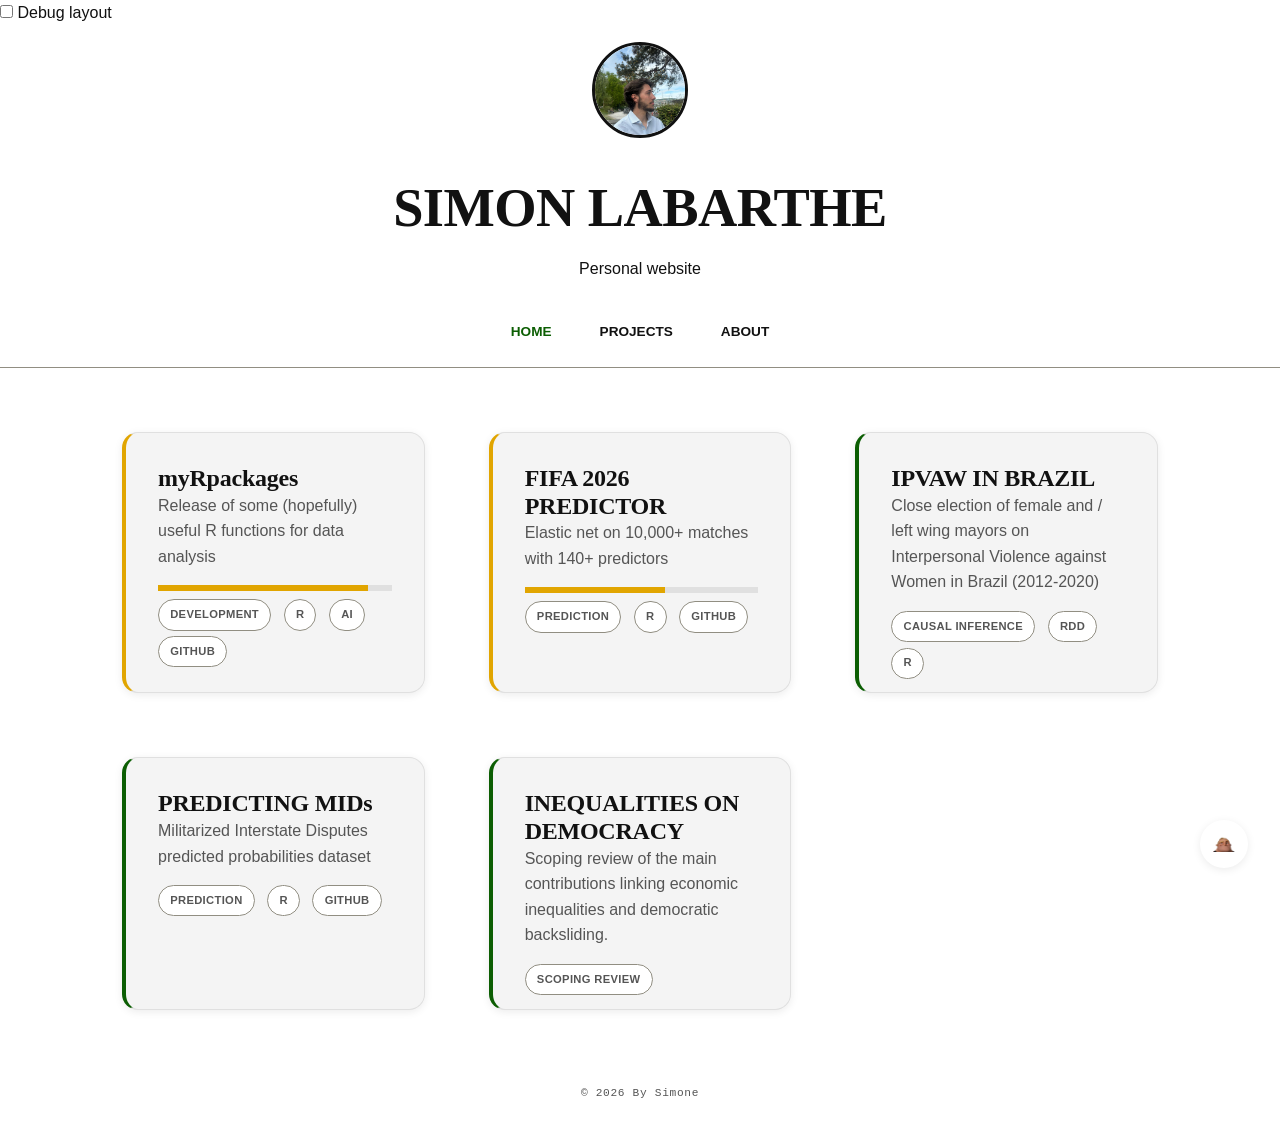
==== index.html @ 634dbc89 "new structure" ====
<!DOCTYPE html>
<html lang="en">
<head>
    <meta charset="UTF-8">
    <meta name="viewport" content="width=device-width, initial-scale=1.0">
    <meta name="author" content="Simon Labarthe">

    <title>Simooooooooooooooooooooooooooooooooooooone</title>

    <meta name="description" content="Personal site of Simon Labarthe, political science student working on causal inference, quantitative methods and conflict prediction.">

    <link rel="icon" type="image/png" href="media/meta.png">
    <link rel="stylesheet" href="css/style.css">
</head>

    <label class="debug-toggle">
        <input type="checkbox" id="debugCheckbox">
        Debug layout
    </label>

<body>
    <!-- ============================================================
         HEADER
         ============================================================ -->
    <header>
        <div class="header-content" style="position: relative; z-index: 1; min-height: 200px;">
            <a href="about.html"><img id="profilePic" src="media/my_face.jpeg" alt="Simon Labarthe"></a>
            <h1>simon labarthe</h1>
            <div class="ticker">Personal website</div>
        </div>
    </header>

    <!-- ============================================================
         NAVIGATION
         ============================================================ -->
    <nav class="nav-grid">
        <a href="index.html" class="active">home</a>
        <a href="projects.html">projects</a>
        <a href="about.html">about</a>
    </nav>

    <!-- ============================================================
         MAIN CONTENT
         ============================================================ -->
    <main>
        <div class="grid home-grid">
            <div class="card project-card-sm" data-type="ongoing">
                <h3>myRpackages</h3>
                <p>Release of some (hopefully) useful R functions for data analysis</p>
                <div class="progress-bar"><div style="width:90%"></div></div>
                <span class="tag active">DEVELOPMENT</span>
                <span class="tag">R</span>
                <span class="tag">AI</span>
                <span class="tag">Github</span>
            </div>

            <div class="card project-card-sm" data-type="ongoing">
                <h3>FIFA 2026 PREDICTOR</h3>
                <p>Elastic net on 10,000+ matches with 140+ predictors</p>
                <div class="progress-bar"><div style="width:60%"></div></div>
                <span class="tag active">PREDICTION</span>
                <span class="tag">R</span>
                <span class="tag">Github</span>
            </div>

            <div class="card project-card-sm" data-type="finished">
                <h3>IPVAW IN BRAZIL</h3>
                <p>Close election of female and / left wing mayors on Interpersonal Violence against Women in Brazil (2012-2020)</p>
                <span class="tag active">CAUSAL INFERENCE</span>
                <span class="tag">RDD</span>
                <span class="tag">R</span>
            </div>

            <div class="card project-card-sm" data-type="finished">
                <h3>PREDICTING MIDs</h3>
                <p>Militarized Interstate Disputes predicted probabilities dataset</p>
                <span class="tag active">PREDICTION</span>
                <span class="tag">R</span>
                <span class="tag">Github</span>
            </div>

            <div class="card project-card-sm" data-type="finished">
                <h3>INEQUALITIES ON DEMOCRACY</h3>
                <p>Scoping review of the main contributions linking economic inequalities and democratic backsliding.</p>
                <span class="tag active">scoping review</span>
            </div>
        </div>
    </main>

    <!-- ============================================================
         FLOATING DARK MODE TOGGLE
         ============================================================ -->
    <button id="darkModeToggle" class="mode-toggle" aria-label="Toggle dark mode">
        <img id="toggleIcon" src="media/header_light.png" alt="Toggle dark mode">
    </button>

    <!-- ============================================================
         FOOTER
         ============================================================ -->
    <footer>
        <p>© 2026 By Simone</p>
    </footer>

</body>
<script src="js/main.js"></script>
</html>
---- css/style.css ----
/*======================================================
1. RESET - neutralise default styles of navigators
======================================================*/

/* *: universal selector targets EVERY elements*/
* {
    box-sizing: border-box; /*cancel default proportions*/
    margin: 0; /*remove all default spacing*/
    padding: 0;
}

/* html, body: force the height to 100% for full screen */
html, body {
    height: 100%; /*100% forces full viewport height for proper layout sizing*/
    -webkit-text-size-adjust: 100%; /*prevents mobile browsers from auto-resizing text*/
}

/* fluide defile */
html {
    scroll-behavior: smooth; /*anchor link navigation animate smoothly*/
}

/*======================================================
2. DESIGN TOKENS - centralised CSS variables
======================================================*/

/* :root targets the root element (<html>). */
:root {
    /*---colors---*/
    --color-black: #111111;
    --color-green: #0c5e03;
    --color-green-dark: #094f01;
    --color-green-light: #0a6313;
    --color-grey: #918e82;
    --color-grey-dark: #555555;
    --color-grey-light: #e0e0e0;
    --color-wh: #ffffff;
    --color-wh-alt: #f4f4f4;
    --color-yellow: #e1a500;

    /*---font families---*/
    --font-display: 'Playfair Display', Georgia, serif;
    --font-body: 'Inter', -apple-system, sans-serif;
    --font-serif: 'Bodoni Moda', serif;
    --font-mono: 'IBM Plex Mono', monospace;

    /*---spaces---*/
    --space-xs: 0.5rem;
    --space-sm: 1rem;
    --space-md: 2rem;
    --space-lg: 4rem;

    /*---other tokens---*/
    --radius: 16px; /*round angles*/
    --transition: 0.25s ease; /*animation duration*/
    --max-width:1100px; /*max width of content*/
    --shadow-light: 0 2px 8px rgba(0, 0, 0, 0.08); /*light shadow*/
    --shadow-dark: 0 8px 24px rgba(0, 0, 0, 0.12);
}

/*======================================================
3. TYPOGRAPHY
======================================================*/

body {
    font-family: var(--font-body);
    color: var(--color-black); 
    background-color: var(--color-wh);
    line-height: 1.6;
    -webkit-font-smoothing: antialiased; /*slightly skinier fonts*/
}

/*---headers---*/
h1, h2, h3 {
    font-family: var(--font-display);
    line-height: 1.15;
    letter-spacing: -0.01em; /*slighlty more ressered*/
    color: var(--color-black);
}

h1 {
    /* clamp(min, favoured, max): never smaller than min, 6vw grews with screen, max never taller*/
    font-size: clamp(2.5rem, 6vw, 5rem);
    text-transform: uppercase;
}

header h1 {
    font-family: var(--font-random, var(--font-display));
    font-size: var(--size-random, inherit);
}

h2 {
    font-size: clamp(1.5rem, 3vw, 2.25rem);
    margin-bottom: var(--space-sm);
}

h3 {
    font-size: clamp(1.1rem, 2vw, 1.5rem);
}

/*---paragraphs---*/
p {
    color: var(--color-grey-dark);
    margin-bottom: var(--space-sm);
}

/*---links---*/
a {
    color: var(--color-green-light);
    text-decoration: none;
    transition: color var(--transition);
}

a:hover{
    color: var(--color-green-dark);
    text-decoration: underline;
}

/*======================================================
4. LAYOUT 
======================================================*/

/*---container for centring content---*/
main {
    max-width: var(--max-width);
    margin: 0 auto;
    padding: var(--space-md)
}

/*---header: center vertical and horizontal---*/
.header-content {
    display: flex;
    flex-direction: column; /*childs are empiled vertically instead of horizontaly*/
    align-items: center;
    justify-content: center;
    text-align: center;
    padding: var(--space-sm) var(--space-md);
    gap: var(--space-sm); /*uniform space between every child*/
}

#profilePic {
    width: 96px;
    height: 96px;
    object-fit: cover; /*fulfill without deformation*/
    border-radius: 50%; /*perfect cercle*/
    border: 3px solid var(--color-black);
    margin-bottom: 1rem;
}

#profilePic:hover {
    filter:grayscale(100%);
    transform: rotate(-360deg) scale(1.1);
    transition: 0.6s;
}

.ticker {
    font-family: sans-serif;
    margin: 0;
}

/*---navigation---*/
.nav-grid {
    display: flex;
    justify-content: center;
    flex-wrap: wrap; 
    gap: var(--space-md);
    padding: var(--space-sm);
    border-bottom: 1px solid var(--color-grey);
}

.nav-grid a {
    color: var(--color-black);
    font-weight: 600;
    text-transform: uppercase;
    font-size: 0.85rem;
    padding: var(--space-xs);
    position: relative;
}

.nav-grid a.active {
    color: var(--color-green)
}

/*---card grid---*/
.home-grid {
    display: grid;
    /*minmax(280px, 1fr): each column is at least 280px and share the resting space equitably (1fr = 1fraction)*/
    /*auto-fit: automatically compute how many columns of 280px can hold*/
    grid-template-columns: repeat(auto-fit, minmax(280px, 1fr));
    gap: var(--space-lg);
    margin-top: var(--space-md);
    margin-bottom: var(--space-md);
}

.projects-grid {
    display: grid;
    grid-template-columns: 1fr;
    gap: var(--space-md);
    margin-bottom: var(--space-md);
}

/*---about grid---*/
.about-grid {
    display: grid;
    grid-template-columns: 1fr 1fr;
    gap: var(--space-md);
}

/*---for small screen---*/
@media (max-width: 700px) {
    .about-grid {
        grid-template-columns: 1fr;
    }
}

/*---expandable cards---*/
.project-content {
    max-height: 3rem;
    overflow: hidden; /*hides content that exceeds max-height*/
    transition: max-heigt 0.5s ease; /*smooth animation when changing height*/
}

/*--project-content.collaprible--*/
.project-content.collapsible::after {
    content: "";
    position: absolute;
    bottom: 0;
    left: 0;
    right: 0;
    height: 60px; /*height of the fade effect*/
    background: linear-gradient(
        to bottom, 
        transparent 0%, 
        var(--color-wh-alt) 100%
    ); 
    pointer-events: none; /*allows clicking through the gradient*/
    transition: opacity 0.3s ease;
}

/*-when expanded, hide fade gradient-*/
.project-content.collapsible::after {
    opacity: 0;
}

/*--expand btn--*/
.expand-btn {
    display: inline-block;
    background: none;
    border: 1px solid var(--color-grey);
    border-radius: var(--radius);
    font-family: var(--font-body);
    font-size: 0.8rem;
    font-weight: 600;
    text-transform: uppercase;
    letter-spacing: 0.05em;
    padding: 0.4rem 1.2rem;
    margin: 0.5rem 1rem 0;
    cursor: pointer;
    color: var(--color-grey-dark);
    background-color: var(--color-wh);
    transition: all var(--transition);
}

.expand-btn:hover {
    background-color: var(--color-black);
    color: var(--color-wh);
    border-color: var(--color-black);
    border-radius: 0%;
}

/*======================================================
5. COMPONENTS
======================================================*/

/*---generic card---*/
.card {
    background-color: var(--color-wh-alt);
    border: 1px solid var(--color-grey-light);
    border-radius: var(--radius);
    padding: var(--space-md) var(--space-md);
    padding-bottom: 0.5em;
    box-shadow: var(--shadow-light);
    transition: box-shadow var(--transition), transform var(--transition);
}

.card:hover {
    box-shadow: var(--shadow-dark);
    transform: translate(calc(-2px + var(--goofy-x, 0px)), calc(-4px + var(--goofy-y, 0px)));
}

/*---project card: stylised depending on the data-type---*/
.project-card-sm[data-type="ongoing"] {
    border-left: 4px solid var(--color-yellow);
}

.project-card-sm[data-type="finished"] {
    border-left: 4px solid var(--color-green);
}

/*---card projects actions---*/
.card-actions {
    display: flex;
    flex-wrap: wrap;
    align-items: center;
    margin-top: var(--space-sm);
    padding-top: var(--space-sm);
    border-top: 1px solid var(--color-grey-dark);
}

/*--counter label--*/
.counter-label {
    font-size: 0.75rem;
    color: var(--color-grey-dark);
    font-weight: 400;
}

.counter-label strong {
    font-weight: 700;
    color: var(--color-black);
}

/*---about card---*/
.about-card {
    padding: var(--space-md);
}

/*---progress bar---*/
.progress-bar {
    width: 100%;
    height: 6px;
    background-color: var(--color-grey-light);
    overflow: hidden; /*cut the round*/
    margin: var(--space-xs) 0;
}

/*--child div that fulfill the progress bar--*/
.progress-bar > div {
    height: 100%;
    background-color: var(--color-yellow);
    transition: width 0.6s ease;
}

/*---tags---*/
.tag {
    display: inline-block;
    color: var(--color-grey-dark);
    font-size: 0.7rem;
    font-weight: 600;
    text-transform: uppercase;
    letter-spacing: 0.03em;
    border: 1px solid var(--color-grey);
    background-color: var(--color-wh);
    border-radius: 999px; /*completely round corners*/
    padding: 0.5em 1em;
    margin-bottom: 0.5em;
    margin-right: var(--space-xs);
}

/*---button---*/
.cyber-btn {
    display: inline-block;
    background: none;
    border: 2px solid var(--color-black);
    font-family: var(--font-body);
    font-weight: 600;
    text-transform: uppercase;
    letter-spacing: 0.05em;
    padding: var(--space-xs) var(--space-sm);
    cursor: pointer; 
    transition: background-color var(--transition), color var(--transition);
}

.cyber-btn:hover {
    background-color: var(--color-black);
    color: var(--color-wh);
}

/*---only visible with Tab---*/
.cyber-btn:focus-visible, 
.nav-grid a:focus-visible {
    outline: 2px solid var(--color-green-light);
    outline-offset: 2px;
}

.cyber-btn.small {
    font-size: 0.75rem;
    padding: 0.4em 0.8em;
}

footer {
    display: flex; /*transform footer in a flex container*/
    justify-content: center; /*center on horizontal axis*/
    width: 100%; /*ensure it takes the all width*/
    text-align: center;
    font-family: var(--font-mono);
    font-size: 0.7rem;
    letter-spacing: 0.06em;
    color: var(--ink-dim);
    padding-top: 1em;
    padding-bottom: 1em;
    transition: color 0.4s ease, border-color 0.4s ease;
}

/*======================================================
6. DARK MODE
======================================================*/

/*[data-theme="dark"] targets the body when the JS add the attribute*/
body.dark {
    --color-black: #f0f0f0;
    --color-grey: #333333;
    --color-wh: #121212;
    --color-wh-alt: #1e1e1e;
}

/*---smooth transition---*/
body {
    transition: background-color var(--transition), color var(--transition);
}

/*---button switch---*/
.mode-toggle {
    position: fixed; /*same place even if we scroll*/
    bottom: var(--space-md);
    right: var(--space-md);
    width: 48px;
    height: 48px;
    border-radius: 50%;
    border: 1px solid var(--color-border);
    background-color: var(--wh-alt);
    display: flex;
    align-items: center;
    justify-content: center;
    cursor: pointer;
    box-shadow: var(--shadow-light);
    overflow: hidden;
    z-index: 100; /*stay au-dessus of the content*/
}

.mode-toggle:hover {
    transform: scale(1.08); /*small zoom effect when flying*/
}

#toggleIcon {
    width: 22px;
    height: 22px;
    object-fit: contain;
}

/* 
 * Dark mode adjustments for expandable cards
 */
body.dark .project-content.collapsible::after {
    background: linear-gradient(
        to bottom,
        transparent 0%,
        var(--color-wh-alt) 100%
    );
}

body.dark .expand-btn {
    background-color: var(--color-wh-alt);
    color: var(--color-black);
    border-color: var(--color-grey-light);
}

body.dark .expand-btn:hover {
    background-color: var(--color-black);
    color: var(--color-wh);
}

body.dark .counter-label strong {
    color: var(--color-wh);
}

body.dark .card-actions {
    border-top-color: var(--color-grey-light);
}

/* ============================================================
   7. RESPONSIVE — adjustments
   ============================================================ */

@media (max-width: 768px) {

    :root {
        --space-lg: 2.5rem; 
        --space-md: 1.25rem;
    }

    main {
        padding: var(--space-sm);
    } 

    .nav-grid {
        gap: var(--space-sm);
        font-size: 0.8rem;
    }

    .card-grid {
        grid-template-columns: 1fr;
    }

    .mode-toggle {
        width: 40px;
        height: 40px;
        bottom: var(--space-sm);
        right: var(--space-sm);
    }
}

/*======================================================
8. VISUALISATION OF BOXES
======================================================*/
.debug * {
    outline: 1px solid rgba(120, 120, 120, 0.35);
    background-color: rgba(120, 120, 120, 0.04);
}
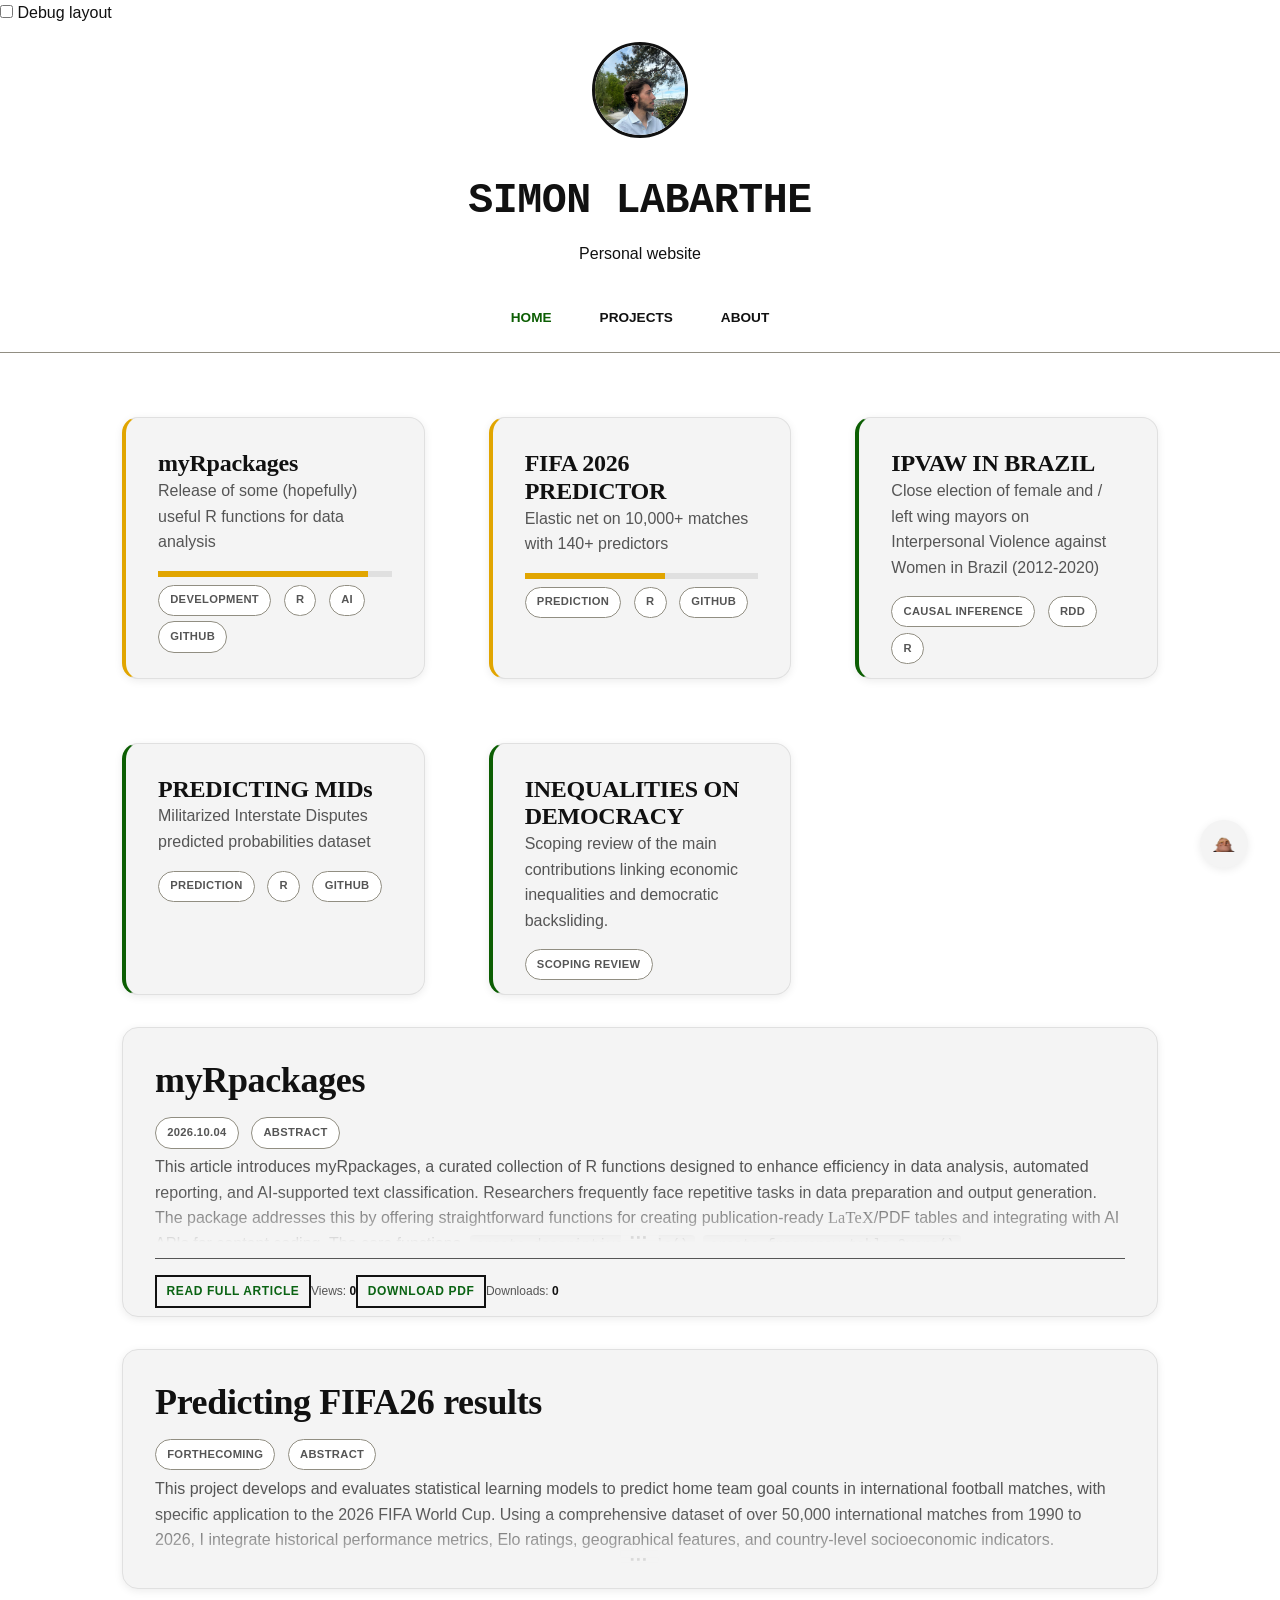
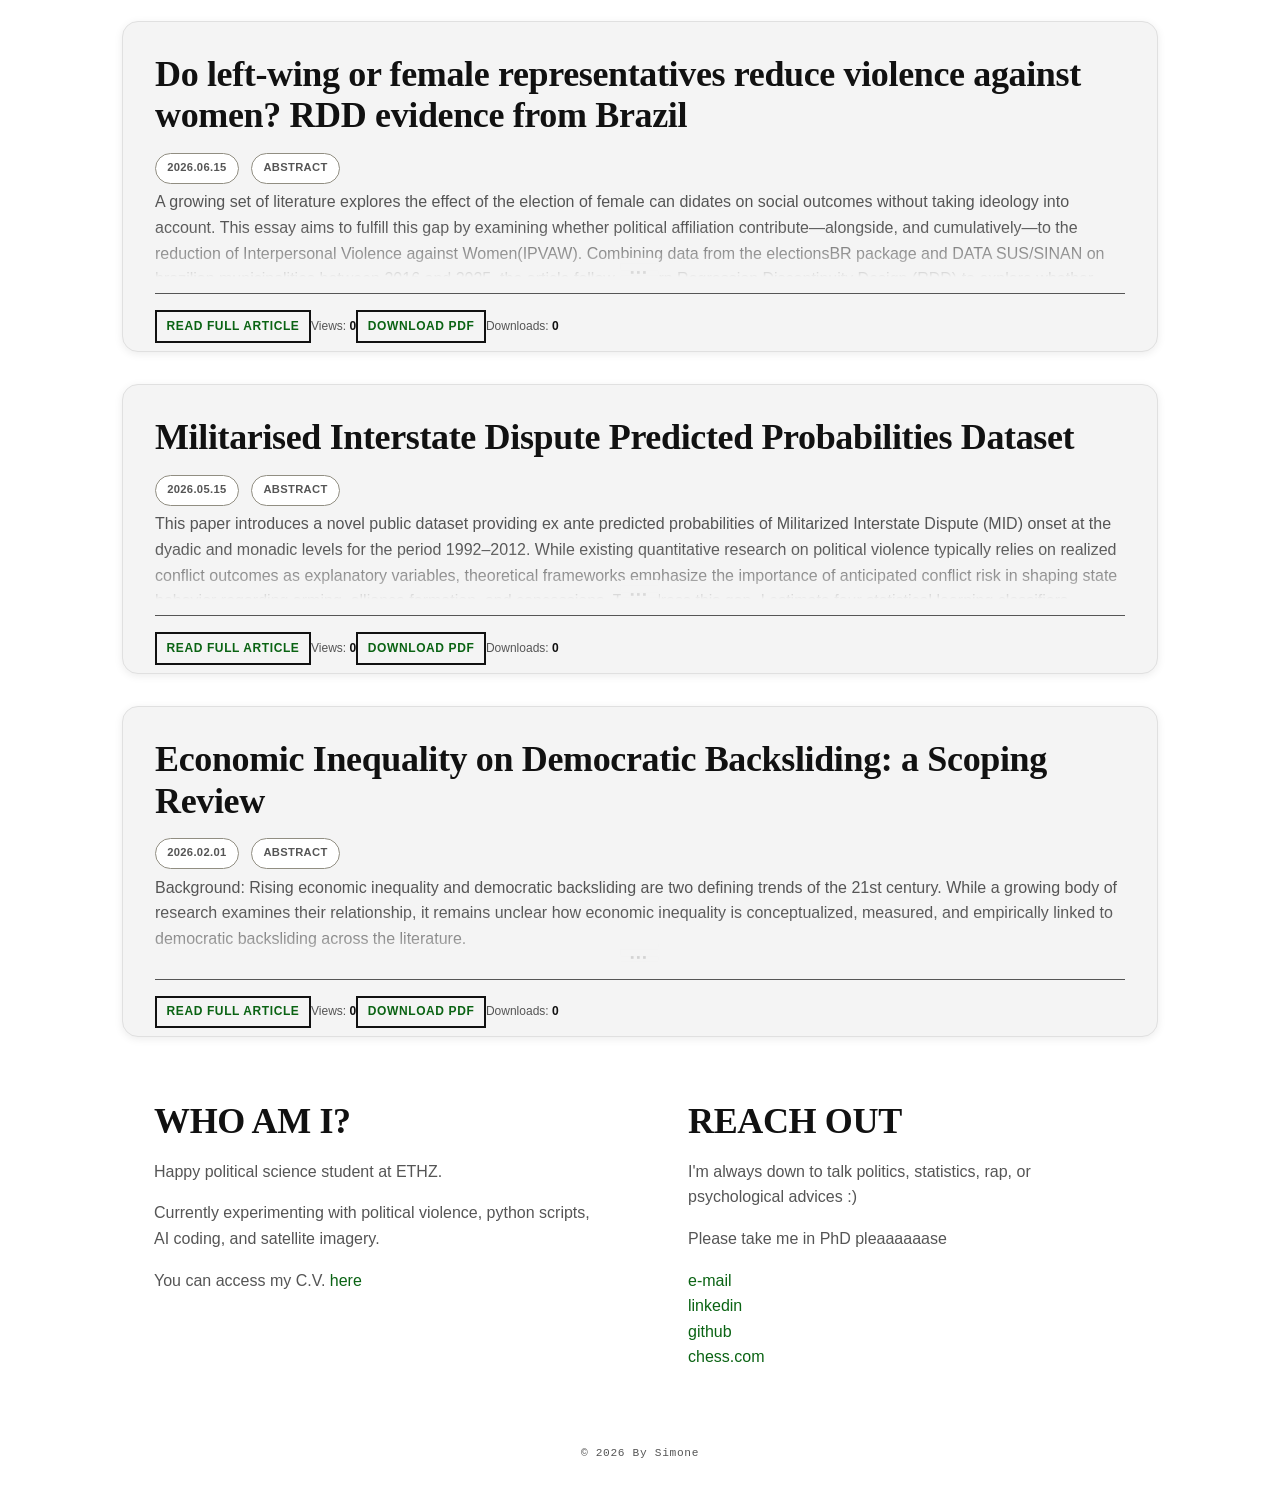
==== commit f5a0fce3: "update" ====
--- a/index.html
+++ b/index.html
@@ -44,46 +44,205 @@
          ============================================================ -->
     <main>
         <div class="grid home-grid">
-            <div class="card project-card-sm" data-type="ongoing">
-                <h3>myRpackages</h3>
-                <p>Release of some (hopefully) useful R functions for data analysis</p>
-                <div class="progress-bar"><div style="width:90%"></div></div>
-                <span class="tag active">DEVELOPMENT</span>
-                <span class="tag">R</span>
-                <span class="tag">AI</span>
-                <span class="tag">Github</span>
-            </div>
-
-            <div class="card project-card-sm" data-type="ongoing">
-                <h3>FIFA 2026 PREDICTOR</h3>
-                <p>Elastic net on 10,000+ matches with 140+ predictors</p>
-                <div class="progress-bar"><div style="width:60%"></div></div>
-                <span class="tag active">PREDICTION</span>
-                <span class="tag">R</span>
-                <span class="tag">Github</span>
-            </div>
-
-            <div class="card project-card-sm" data-type="finished">
-                <h3>IPVAW IN BRAZIL</h3>
-                <p>Close election of female and / left wing mayors on Interpersonal Violence against Women in Brazil (2012-2020)</p>
-                <span class="tag active">CAUSAL INFERENCE</span>
-                <span class="tag">RDD</span>
-                <span class="tag">R</span>
-            </div>
-
-            <div class="card project-card-sm" data-type="finished">
-                <h3>PREDICTING MIDs</h3>
-                <p>Militarized Interstate Disputes predicted probabilities dataset</p>
-                <span class="tag active">PREDICTION</span>
-                <span class="tag">R</span>
-                <span class="tag">Github</span>
-            </div>
-
-            <div class="card project-card-sm" data-type="finished">
-                <h3>INEQUALITIES ON DEMOCRACY</h3>
-                <p>Scoping review of the main contributions linking economic inequalities and democratic backsliding.</p>
-                <span class="tag active">scoping review</span>
-            </div>
+            <a href="projects.html#myRpackages" class="card_link">
+              <div class="card project-card-sm" data-type="ongoing">
+                  <h3>myRpackages</h3>
+                  <p>Release of some (hopefully) useful R functions for data analysis</p>
+                  <div class="progress-bar"><div style="width:90%"></div></div>
+                  <span class="tag active">DEVELOPMENT</span>
+                  <span class="tag">R</span>
+                  <span class="tag">AI</span>
+                  <span class="tag">Github</span>
+              </div>
+            </a>
+
+            <a href="projects.html#fifa_predictor" class="card_link">
+              <div class="card project-card-sm" data-type="ongoing">
+                  <h3>FIFA 2026 PREDICTOR</h3>
+                  <p>Elastic net on 10,000+ matches with 140+ predictors</p>
+                  <div class="progress-bar"><div style="width:60%"></div></div>
+                  <span class="tag active">PREDICTION</span>
+                  <span class="tag">R</span>
+                  <span class="tag">Github</span>
+              </div>
+            </a>
+
+            <a href="projects.html#ipvaw_brazil" class="card_link">
+              <div class="card project-card-sm" data-type="finished">
+                  <h3>IPVAW IN BRAZIL</h3>
+                  <p>Close election of female and / left wing mayors on Interpersonal Violence against Women in Brazil (2012-2020)</p>
+                  <span class="tag active">CAUSAL INFERENCE</span>
+                  <span class="tag">RDD</span>
+                  <span class="tag">R</span>
+              </div>
+            </a>
+            
+            <a href="projects.html#mid_predictor" class="card_link">
+              <div class="card project-card-sm" data-type="finished">
+                  <h3>PREDICTING MIDs</h3>
+                  <p>Militarized Interstate Disputes predicted probabilities dataset</p>
+                  <span class="tag active">PREDICTION</span>
+                  <span class="tag">R</span>
+                  <span class="tag">Github</span>
+              </div>
+            </a>
+            
+            <a href="projects.html#democratic_backslide" class="card_link">
+              <div class="card project-card-sm" data-type="finished">
+                  <h3>INEQUALITIES ON DEMOCRACY</h3>
+                  <p>Scoping review of the main contributions linking economic inequalities and democratic backsliding.</p>
+                  <span class="tag active">scoping review</span>
+              </div>
+            </a>
+        </div>
+        
+        <div class="grid projects-grid">
+
+            <!--------------------------------------------
+                            5 MY R PACKAGES
+            ---------------------------------------------->
+            <div class="card" id="myrpackages">
+                <h2>myRpackages</h2>
+                
+                <div class="project-meta">
+                    <span class="tag">2026.10.04</span>
+                    <span class="tag">ABSTRACT</span>
+                </div>
+                
+                <div class="project-content">
+                    <p>This article introduces myRpackages, a curated collection of R functions designed to enhance efficiency in data analysis, automated reporting, and AI-supported text classification. Researchers frequently face repetitive tasks in data preparation and output generation. The package addresses this by offering straightforward functions for creating publication-ready <code class="latex">LaTeX</code>/PDF tables and integrating with AI APIs for content coding. The core functions, <code class="func">create_descriptive_table()</code>, <code class="func">create_frequency_table_2vars()</code>, <code class="func">create_frequency_table_3vars()</code>, and <code class="func">categorise_api()</code>, are presented with practical examples obviously coming from starwars. By automating these common analytical workflows, myRpackages allows researchers to focus on substantive interpretation rather than technical implementation. The package is open-source and available on GitHub. </p>                </div>
+                
+                <div class="card-actions">
+                    <a id="view-btn-5" class="cyber-btn small" href="media/labarthe_2026_myrpackages_draft.pdf" target="_BLANK">READ FULL ARTICLE</a>
+                    <span class="counter-label">Views: <strong id="view-counter-5">0</strong></span>
+
+                    <a id="download-btn-5" class="cyber-btn small" href="media/labarthe_2026_myrpackages_draft.pdf" target="_BLANK" download>DOWNLOAD PDF</a>
+                    <span class="counter-label">Downloads: <strong id="download-counter-5">0</strong></span>
+                </div>
+            </div>
+
+            <!--------------------------------------------
+                            4 FIFA PREDICTOR
+            ---------------------------------------------->
+            <div class="card" id="fifa_predictor">
+                <h2>Predicting FIFA26 results</h2>
+
+                <div class="project-meta">
+                    <span class="tag">FORTHECOMING</span>
+                    <span class="tag">ABSTRACT</span>
+                </div>
+
+                <div class="project-content">
+                    <p>This project develops and evaluates statistical learning models to predict home team goal counts in international football matches, with specific application to the 2026 FIFA World Cup. Using a comprehensive dataset of over 50,000 international matches from 1990 to 2026, I integrate historical performance metrics, Elo ratings, geographical features, and country-level socioeconomic indicators.</p>
+                </div>
+
+            </div>
+
+            <!--------------------------------------------
+                        3 ELECTIONS AND IPVAW 
+            ---------------------------------------------->
+            <div class="card" id="ipvaw_brazil">
+                <h2> Do left-wing or female representatives reduce violence against women? RDD evidence from Brazil </h2>
+                
+                <div class="project-meta">
+                    <span class="tag">2026.06.15</span>
+                    <span class="tag">ABSTRACT</span>
+                </div>
+                
+                <div class="project-content">
+                    <p> A growing set of literature explores the effect of the election of female can didates on social outcomes without taking ideology into account. This essay aims to fulfill this gap by examining whether political affiliation contribute—alongside, and cumulatively—to the reduction of Interpersonal Violence against Women(IPVAW). Combining data from the electionsBR package and DATA SUS/SINAN on brazilian municipalities between 2016 and 2025, the article follow a sharp Regression Discontinuity Design (RDD) to explore whether barely winning elections have an impact on the IPVAW rate. The results reinforce Bochenkova et al. (2023) previous findings : gender matters more, while political orientation has limited effects. </p>
+                </div>
+                
+                <div class="card-actions">
+                    <a id="view-btn-3" class="cyber-btn small" href="media/labarthe_2026_representation_and_violence_against_women_in_brazil.pdf" target="_BLANK">READ FULL ARTICLE</a>
+                    <span class="counter-label">Views: <strong id="view-counter-3">0</strong></span>
+
+                    <a id="download-btn-3" class="cyber-btn small" href="media/labarthe_2026_representation_and_violence_against_women_in_brazil.pdf" target="_BLANK" download>DOWNLOAD PDF</a>
+                    <span class="counter-label">Downloads: <strong id="download-counter-3">0</strong></span>
+                </div>
+            </div>
+
+            <!--------------------------------------------
+                        2 MID PREDICTOR DATASET 
+            ---------------------------------------------->
+            <div class="card" id="mid_predictor">
+                <h2> Militarised Interstate Dispute Predicted Probabilities Dataset </h2>
+
+                <div class="project-meta">
+                    <span class="tag">2026.05.15</span>
+                    <span class="tag">ABSTRACT</span>
+                </div>
+
+                <div class="project-content">
+                    <p>This paper introduces a novel public dataset providing ex ante predicted probabilities of Militarized Interstate Dispute (MID) onset at the dyadic and monadic levels for the period 1992–2012. While existing quantitative research on political violence typically relies on realized conflict outcomes as explanatory variables, theoretical frameworks emphasize the importance of anticipated conflict risk in shaping state behavior regarding arming, alliance formation, and concessions. To address this gap, I estimate four statistical learning classifiers (logistic regression, elastic net, random forest, and gradient boosting) using 91 predictors. The random forest model achieves the strongest discriminative performance on a held-out test set (AUC = 0.994, precision = 0.889), substantially outperforming parametric alternatives. The resulting dataset offers researchers a theoretically grounded measure of latent conflict propensity that can be incorporated into models of militarization, preventive war, nationalist sentiment, and related phenomena.</p>
+                </div>
+
+                <div class="card-actions">
+                    <a id="view-btn-2" class="cyber-btn small" href="media/labarthe_2026_mid_predicted_probabilities_database.pdf" target="_BLANK">READ FULL ARTICLE</a>
+                    <span class="counter-label">Views: <strong id="view-counter-2">0</strong></span>
+
+                    <a id="download-btn-2" class="cyber-btn small" href="media/labarthe_2026_mid_predicted_probabilities_database.pdf" target="_BLANK" download>DOWNLOAD PDF</a>
+                    <span class="counter-label">Downloads: <strong id="download-counter-2">0</strong></span>
+                </div>
+            </div>
+
+            <!--------------------------------------------
+                        1 DEMOCRATIC BACKSLIDE SR 
+            ---------------------------------------------->
+            <div class="card" id=democratic_backslide>
+                <h2>Economic Inequality on Democratic Backsliding: a Scoping Review</h2>
+
+                <div class="project-meta">
+                    <span class="tag">2026.02.01</span>
+                    <span class="tag">ABSTRACT</span>
+                </div>
+
+                <div class="project-content">
+                    <p>Background: Rising economic inequality and democratic backsliding are two defining trends of the 21st century. While a growing body of research examines their relationship, it remains unclear how economic inequality is conceptualized, measured, and empirically linked to democratic backsliding across the literature.</p>
+                    <p>Objectives: This study maps the existing empirical research on the relationship between economic inequality and democratic backsliding published before 2026. 3 research questions are asked : (1) what patterns exist between the publications related to economic inequalities and democratic backsliding; (2) how does the empirical literature conceptualize, measure, and analyze this relationship.</p>
+                    <p>Using a scoping review methodology, the paper identifies dominant theoretical frameworks, data sources, methodological approaches, and reported empirical patterns. Rather than adjudicating causal claims, the review clarifies where scholarly consensus exists, where findings diverge, and where significant research gaps remain.</p>
+                    <p>Methods: The Eligibility Criteria compelled empirical examination of economic, income, or wealth inequality as an explanatory variable of democratic backsliding, using quantitative, qualitative, or mixed-methods approaches. Additionally, the paper needs to be published in English in peer-reviewed journals between 2000 and 2025. The systematic Web of Science and Scopus research produced 552 articles among which I retained 24 journal articles for manual coding. I then used mixed-methods to detect patterns in literature through quantitative methods, before conducting an in-depth analysis.</p>
+                    <p>Results: The 24 selected articles were published between 2012 and 2025 with 50% published after 2022. Most of the articles were conducted in North America (37%), Asia (29%) and Europe (29%). A huge majority was based on an economics (42%) or political sciences (33%) point of view, favourising statistical approaches (92%). Whereas the operationalisation of economic inequalities and democratic backsliding was diverse and acknowledge a causal positive relation between the two, studies often adopted an occidental point of view potentially misleading.</p>
+                </div>
+
+                <div class="card-actions">
+                    <a id="view-btn-1" class="cyber-btn small" href="media/labarthe_2026_economic_inequality_on_democracy.pdf" target="_BLANK">READ FULL ARTICLE</a>
+                    <span class="counter-label">Views: <strong id="view-counter-1">0</strong></span>
+
+                    <a id="download-btn-1" class="cyber-btn small" href="media/labarthe_2026_economic_inequality_on_democracy.pdf" target="_BLANK" download>DOWNLOAD PDF</a>
+                    <span class="counter-label">Downloads: <strong id="download-counter-1">0</strong></span>
+                </div>
+            </div>
+        </div>
+
+
+<!----------------------------------------------
+ABOUT
+----------------------------------------------->
+        <div class="about-grid">    
+            <div class="about-card">
+                <h2>WHO AM I?</h2>
+                <div class="bio-grid">
+                    <div class="bio-text">
+                        <p>Happy political science student at ETHZ. </p>
+                        <p>Currently experimenting with political violence, python scripts, AI coding, and satellite imagery.</p>
+                        <p> You can access my C.V. <a href="media/labarthe_2026_cv.pdf"> here</a></p>                
+                    </div>
+                </div>
+            </div>
+
+            <div class="about-card">
+                <h2>REACH OUT</h2>
+                <div class="bio-text">
+                    <p>I'm always down to talk politics, statistics, rap, or psychological advices :) </p>
+                    <p>Please take me in PhD pleaaaaaase</p> 
+                    <div> <a href="mailto:simon.labarthe@outlook.com">e-mail</a></div>
+                    <div> <a href="https://www.linkedin.com/in/simon-e-labarthe/" target="_BLANK">linkedin</a></div>
+                    <div> <a href="https://github.com/SimonLabarthe" target="_BLANK">github</a></div>
+                    <div> <a href="https://www.chess.com/member/sim0nexe" target="_BLANK">chess.com</a></div>
+                </div>
+            </div>
+   
         </div>
     </main>
 
--- a/css/style.css
+++ b/css/style.css
@@ -1,32 +1,33 @@
 /*======================================================
-1. RESET - neutralise default styles of navigators
-======================================================*/
-
-/* *: universal selector targets EVERY elements*/
+1. RESET — neutralise default styles of navigators
+======================================================*/
+
+/* *: universal selector targets EVERY element */
 * {
-    box-sizing: border-box; /*cancel default proportions*/
-    margin: 0; /*remove all default spacing*/
-    padding: 0;
+    box-sizing: border-box;   /* cancel default proportions (padding included in width) */
+    margin: 0;                /* remove all default spacing */
+    padding: 0;               /* remove all default internal spacing */
 }
 
 /* html, body: force the height to 100% for full screen */
 html, body {
-    height: 100%; /*100% forces full viewport height for proper layout sizing*/
-    -webkit-text-size-adjust: 100%; /*prevents mobile browsers from auto-resizing text*/
-}
-
-/* fluide defile */
+    height: 100%;             /* 100% forces full viewport height for proper layout sizing */
+    -webkit-text-size-adjust: 100%; /* prevents mobile browsers from auto-resizing text */
+}
+
+/* fluid scroll for anchor navigation */
 html {
-    scroll-behavior: smooth; /*anchor link navigation animate smoothly*/
-}
-
-/*======================================================
-2. DESIGN TOKENS - centralised CSS variables
-======================================================*/
-
-/* :root targets the root element (<html>). */
+    scroll-behavior: smooth;  /* anchor link navigation animates smoothly */
+}
+
+
+/*======================================================
+2. DESIGN TOKENS — centralised CSS variables
+======================================================*/
+
+/* :root targets the root element (<html>) — the highest scope for variables */
 :root {
-    /*---colors---*/
+    /*--- colors ---*/
     --color-black: #111111;
     --color-green: #0c5e03;
     --color-green-dark: #094f01;
@@ -38,55 +39,61 @@
     --color-wh-alt: #f4f4f4;
     --color-yellow: #e1a500;
 
-    /*---font families---*/
+    /*--- font families ---*/
     --font-display: 'Playfair Display', Georgia, serif;
     --font-body: 'Inter', -apple-system, sans-serif;
     --font-serif: 'Bodoni Moda', serif;
     --font-mono: 'IBM Plex Mono', monospace;
 
-    /*---spaces---*/
+    /*--- spaces ---*/
     --space-xs: 0.5rem;
     --space-sm: 1rem;
     --space-md: 2rem;
     --space-lg: 4rem;
 
-    /*---other tokens---*/
-    --radius: 16px; /*round angles*/
-    --transition: 0.25s ease; /*animation duration*/
-    --max-width:1100px; /*max width of content*/
-    --shadow-light: 0 2px 8px rgba(0, 0, 0, 0.08); /*light shadow*/
-    --shadow-dark: 0 8px 24px rgba(0, 0, 0, 0.12);
-}
+    /*--- other tokens ---*/
+    --radius: 16px;           /* round corners for cards/buttons */
+    --transition: 0.25s ease; /* default animation duration + easing */
+    --max-width: 1100px;      /* max width of the content column */
+    --shadow-light: 0 2px 8px rgba(0, 0, 0, 0.08);  /* subtle shadow */
+    --shadow-dark: 0 8px 24px rgba(0, 0, 0, 0.12);  /* stronger shadow on hover */
+
+    /*--- transition curve shared by expand/collapse animations ---*/
+    --ease-smooth: cubic-bezier(0.4, 0, 0.2, 1); /* Material "standard" curve */
+    --duration-expand: 0.6s;                     /* used for max-height + mask fade */
+}
+
 
 /*======================================================
 3. TYPOGRAPHY
 ======================================================*/
 
 body {
-    font-family: var(--font-body);
-    color: var(--color-black); 
-    background-color: var(--color-wh);
-    line-height: 1.6;
-    -webkit-font-smoothing: antialiased; /*slightly skinier fonts*/
-}
-
-/*---headers---*/
+    font-family: var(--font-body);            /* main text font */
+    color: var(--color-black);                /* base text colour */
+    background-color: var(--color-wh);        /* base page background */
+    line-height: 1.6;                         /* vertical rhythm inside paragraphs */
+    -webkit-font-smoothing: antialiased;      /* slightly thinner fonts on WebKit */
+    transition: background-color var(--transition), color var(--transition); /* smooth dark-mode swap */
+}
+
+/*--- headers ---*/
 h1, h2, h3 {
-    font-family: var(--font-display);
-    line-height: 1.15;
-    letter-spacing: -0.01em; /*slighlty more ressered*/
+    font-family: var(--font-display);         /* serif display font */
+    line-height: 1.15;                        /* tighter line height for large text */
+    letter-spacing: -0.01em;                  /* slightly more condensed */
     color: var(--color-black);
 }
 
 h1 {
-    /* clamp(min, favoured, max): never smaller than min, 6vw grews with screen, max never taller*/
+    /* clamp(min, preferred, max): never smaller than min, grows with vw, never larger than max */
     font-size: clamp(2.5rem, 6vw, 5rem);
     text-transform: uppercase;
 }
 
 header h1 {
-    font-family: var(--font-random, var(--font-display));
-    font-size: var(--size-random, inherit);
+    font-family: var(--font-random, var(--font-display)); /* override set by JS (random font) */
+    font-size: var(--size-random, inherit);               /* override set by JS (random size) */
 }
 
 h2 {
@@ -98,59 +105,84 @@
     font-size: clamp(1.1rem, 2vw, 1.5rem);
 }
 
-/*---paragraphs---*/
+/*--- paragraphs ---*/
 p {
     color: var(--color-grey-dark);
     margin-bottom: var(--space-sm);
 }
 
-/*---links---*/
+/*--- links ---*/
 a {
     color: var(--color-green-light);
     text-decoration: none;
     transition: color var(--transition);
 }
 
-a:hover{
+a:hover {
     color: var(--color-green-dark);
     text-decoration: underline;
 }
 
-/*======================================================
-4. LAYOUT 
-======================================================*/
-
-/*---container for centring content---*/
+/*--- inline code: R function names (Fira Code / RStudio style) ---*/
+code.func {
+    background-color: var(--color-grey-light);
+    border-radius: 4px;
+    color: var(--color-grey-dark);
+    font-family: 'Fira Code', 'Consolas', 'Monaco', monospace;
+    font-feature-settings: "calt" 1, "liga" 1; /* enables Fira Code ligatures (e.g. != → ≠) */
+    font-size: 0.88em;
+    font-weight: 500;
+    letter-spacing: -0.02em;
+    padding: 0.15em 0.45em;
+}
+
+/*--- inline LaTeX (Computer Modern look) ---*/
+code.latex {
+    font-family: 'Latin Modern Math', 'Computer Modern', 'CMU Serif', Georgia, serif;
+    font-size: 1.02em;
+    background-color: transparent;             /* no coloured box for LaTeX */
+    color: inherit;
+    padding: 0;
+    letter-spacing: 0.01em;
+}
+
+
+/*======================================================
+4. LAYOUT
+======================================================*/
+
+/*--- container for centring content ---*/
 main {
     max-width: var(--max-width);
-    margin: 0 auto;
-    padding: var(--space-md)
-}
-
-/*---header: center vertical and horizontal---*/
+    margin: 0 auto;                            /* auto = horizontally centred */
+    padding: var(--space-md);
+}
+
+/*--- header: centre children vertically and horizontally ---*/
 .header-content {
-    display: flex;
-    flex-direction: column; /*childs are empiled vertically instead of horizontaly*/
-    align-items: center;
-    justify-content: center;
+    display: flex;                             /* flexbox layout */
+    flex-direction: column;                    /* children stacked vertically */
+    align-items: center;                       /* horizontal centring */
+    justify-content: center;                   /* vertical centring */
     text-align: center;
     padding: var(--space-sm) var(--space-md);
-    gap: var(--space-sm); /*uniform space between every child*/
-}
-
+    gap: var(--space-sm);                      /* uniform space between children */
+}
+
+/* profile picture in the header */
 #profilePic {
     width: 96px;
     height: 96px;
-    object-fit: cover; /*fulfill without deformation*/
-    border-radius: 50%; /*perfect cercle*/
+    object-fit: cover;                         /* fills the box without distorting */
+    border-radius: 50%;                        /* perfect circle */
     border: 3px solid var(--color-black);
     margin-bottom: 1rem;
 }
 
 #profilePic:hover {
-    filter:grayscale(100%);
-    transform: rotate(-360deg) scale(1.1);
-    transition: 0.6s;
+    filter: grayscale(100%);                   /* black & white on hover */
+    transform: rotate(-360deg) scale(1.1);     /* spin + zoom */
+    transition: 0.6s;                          /* animation duration */
 }
 
 .ticker {
@@ -158,11 +190,11 @@
     margin: 0;
 }
 
-/*---navigation---*/
+/*--- navigation ---*/
 .nav-grid {
     display: flex;
     justify-content: center;
-    flex-wrap: wrap; 
+    flex-wrap: wrap;                           /* wrap on small screens */
     gap: var(--space-md);
     padding: var(--space-sm);
     border-bottom: 1px solid var(--color-grey);
@@ -174,105 +206,138 @@
     text-transform: uppercase;
     font-size: 0.85rem;
     padding: var(--space-xs);
-    position: relative;
+    position: relative;                        /* anchors ::after pseudo-elements if added later */
 }
 
 .nav-grid a.active {
-    color: var(--color-green)
-}
-
-/*---card grid---*/
+    color: var(--color-green);                 /* highlights current page */
+}
+
+/*--- card grid on the home page ---*/
 .home-grid {
     display: grid;
-    /*minmax(280px, 1fr): each column is at least 280px and share the resting space equitably (1fr = 1fraction)*/
-    /*auto-fit: automatically compute how many columns of 280px can hold*/
+    /* minmax(280px, 1fr): each column is at least 280px, shares remaining space equally */
+    /* auto-fit: browser computes how many 280px columns fit */
     grid-template-columns: repeat(auto-fit, minmax(280px, 1fr));
     gap: var(--space-lg);
     margin-top: var(--space-md);
     margin-bottom: var(--space-md);
 }
 
+/*--- projects page grid (single column) ---*/
 .projects-grid {
     display: grid;
-    grid-template-columns: 1fr;
+    grid-template-columns: 1fr;                /* one card per row */
     gap: var(--space-md);
     margin-bottom: var(--space-md);
 }
 
-/*---about grid---*/
+/*--- about page grid (two columns) ---*/
 .about-grid {
     display: grid;
     grid-template-columns: 1fr 1fr;
     gap: var(--space-md);
 }
 
-/*---for small screen---*/
+/*--- about page switches to single column on small screens ---*/
 @media (max-width: 700px) {
     .about-grid {
         grid-template-columns: 1fr;
     }
 }
 
-/*---expandable cards---*/
+
+/*======================================================
+   EXPANDABLE PROJECT CONTENT — ONE clean block
+   (replaces the 3 duplicated blocks that were fighting)
+======================================================*/
+
+/* Collapsed state: limited height, hidden overflow, fade via mask */
 .project-content {
-    max-height: 3rem;
-    overflow: hidden; /*hides content that exceeds max-height*/
-    transition: max-heigt 0.5s ease; /*smooth animation when changing height*/
-}
-
-/*--project-content.collaprible--*/
-.project-content.collapsible::after {
-    content: "";
+    position: relative;                        /* anchors the ::before "…" indicator */
+    max-height: 5.5rem;                        /* ~3 lines visible when collapsed */
+    overflow: hidden;                          /* hides anything taller than max-height */
+    margin-bottom: var(--space-sm);
+    transition: max-height var(--duration-expand) var(--ease-smooth); /* smooth open/close */
+}
+
+/* Expanded state: reveal everything */
+.project-content.expanded {
+    max-height: 200rem;                        /* big enough for any content */
+}
+
+/* Progressive fade applied only when collapsed */
+.project-content.collapsible:not(.expanded) {
+    -webkit-mask-image: linear-gradient(
+        to bottom,
+        black 0%,                              /* fully visible at top */
+        black 40%,                             /* still fully visible at 40% */
+        rgba(0, 0, 0, 0.66) 70%,               /* starts fading */
+        rgba(0, 0, 0, 0.33) 90%,               /* stronger fade */
+        transparent 100%                       /* invisible at the bottom edge */
+    );
+            mask-image: linear-gradient(
+        to bottom,
+        black 0%,
+        black 40%,
+        rgba(0, 0, 0, 0.66) 70%,
+        rgba(0, 0, 0, 0.33) 90%,
+        transparent 100%
+    );
+}
+
+/* When expanded, remove the mask so text is fully readable */
+.project-content.expanded {
+    -webkit-mask-image: none;
+            mask-image: none;
+}
+
+/* Optional: per-line opacity for finer control (works alongside the mask) */
+.fade-line {
+    display: block;                            /* each line on its own row */
+    transition: opacity 0.4s ease;
+}
+.project-content.collapsible:not(.expanded) .fade-line:nth-of-type(1) { opacity: 1;    }
+.project-content.collapsible:not(.expanded) .fade-line:nth-of-type(2) { opacity: 0.66; }
+.project-content.collapsible:not(.expanded) .fade-line:nth-of-type(3) { opacity: 0.33; }
+.project-content.expanded .fade-line                                    { opacity: 1;    }
+
+/* "…" indicator shown only when collapsed */
+.project-content.collapsible:not(.expanded)::before {
+    content: "…";                              /* the three dots */
     position: absolute;
     bottom: 0;
-    left: 0;
-    right: 0;
-    height: 60px; /*height of the fade effect*/
-    background: linear-gradient(
-        to bottom, 
-        transparent 0%, 
-        var(--color-wh-alt) 100%
-    ); 
-    pointer-events: none; /*allows clicking through the gradient*/
-    transition: opacity 0.3s ease;
-}
-
-/*-when expanded, hide fade gradient-*/
-.project-content.collapsible::after {
-    opacity: 0;
-}
-
-/*--expand btn--*/
+    left: 50%;
+    transform: translateX(-50%);
+    font-size: 1.2rem;
+    font-weight: 700;
+    color: var(--color-grey-dark);
+    letter-spacing: 0.2rem;
+    pointer-events: none;                      /* clicks pass through to the paragraph */
+    animation: dots-pulse 1.6s ease-in-out infinite;
+    background: var(--color-wh-alt);           /* masks the line below */
+    padding: 0 0.5rem;
+    line-height: 1;
+}
+
+/* Pulsing animation for the "…" */
+@keyframes dots-pulse {
+    0%, 100% { opacity: 0.4; }
+    50%      { opacity: 1;   }
+}
+
+/* Hide the old "Show more" button if any remain in the DOM */
 .expand-btn {
-    display: inline-block;
-    background: none;
-    border: 1px solid var(--color-grey);
-    border-radius: var(--radius);
-    font-family: var(--font-body);
-    font-size: 0.8rem;
-    font-weight: 600;
-    text-transform: uppercase;
-    letter-spacing: 0.05em;
-    padding: 0.4rem 1.2rem;
-    margin: 0.5rem 1rem 0;
-    cursor: pointer;
-    color: var(--color-grey-dark);
-    background-color: var(--color-wh);
-    transition: all var(--transition);
-}
-
-.expand-btn:hover {
-    background-color: var(--color-black);
-    color: var(--color-wh);
-    border-color: var(--color-black);
-    border-radius: 0%;
-}
+    display: none;
+    transition: all 0.6s cubic-bezier(0.4, 0, 0.2, 1);
+}
+
 
 /*======================================================
 5. COMPONENTS
 ======================================================*/
 
-/*---generic card---*/
+/*--- generic card ---*/
 .card {
     background-color: var(--color-wh-alt);
     border: 1px solid var(--color-grey-light);
@@ -285,19 +350,19 @@
 
 .card:hover {
     box-shadow: var(--shadow-dark);
+    /* --goofy-x / --goofy-y are optionnel overrides set from JS for a playful offset */
     transform: translate(calc(-2px + var(--goofy-x, 0px)), calc(-4px + var(--goofy-y, 0px)));
 }
 
-/*---project card: stylised depending on the data-type---*/
+/*--- project card: coloured left border depending on data-type ---*/
 .project-card-sm[data-type="ongoing"] {
     border-left: 4px solid var(--color-yellow);
 }
-
 .project-card-sm[data-type="finished"] {
     border-left: 4px solid var(--color-green);
 }
 
-/*---card projects actions---*/
+/*--- bottom action bar inside a project card ---*/
 .card-actions {
     display: flex;
     flex-wrap: wrap;
@@ -307,40 +372,73 @@
     border-top: 1px solid var(--color-grey-dark);
 }
 
-/*--counter label--*/
+/*--- card wrapped in a link ---*/
+.card_link {
+    text-decoration: none;
+    color: inherit;
+    display: block;
+    border-radius: var(--radius);
+}
+
+.card_link:hover {
+    text-decoration: none;
+    color: inherit;
+    box-shadow: var(--shadow-dark);
+    transform: translateY(-4px);
+}
+
+.card_link .card {
+    height: 100%;
+    cursor: pointer;
+    transition: box-shadow var(--transition), transform var(--transition);
+}
+
+/*--- highlight card reached via anchor (#id) ---*/
+.card:target {
+    animation: target-pulse 2s ease-out;
+}
+
+@keyframes target-pulse {
+    0%   { transform: scale(1);     }
+    15%  { transform: scale(1.015); }
+    30%  { transform: scale(1);     }
+    45%  { transform: scale(1.01);  }
+    60%  { transform: scale(1);     }
+    100% { transform: scale(1);     }
+}
+
+/*--- view/download counter label ---*/
 .counter-label {
     font-size: 0.75rem;
     color: var(--color-grey-dark);
     font-weight: 400;
 }
-
 .counter-label strong {
     font-weight: 700;
     color: var(--color-black);
 }
 
-/*---about card---*/
+/*--- about page card ---*/
 .about-card {
     padding: var(--space-md);
 }
 
-/*---progress bar---*/
+/*--- progress bar (used on home cards) ---*/
 .progress-bar {
     width: 100%;
     height: 6px;
     background-color: var(--color-grey-light);
-    overflow: hidden; /*cut the round*/
+    overflow: hidden;
     margin: var(--space-xs) 0;
 }
-
-/*--child div that fulfill the progress bar--*/
+/* inner div that fills the bar — width set inline in HTML */
 .progress-bar > div {
     height: 100%;
     background-color: var(--color-yellow);
     transition: width 0.6s ease;
 }
 
-/*---tags---*/
+/*--- tags (pill-shaped labels) ---*/
 .tag {
     display: inline-block;
     color: var(--color-grey-dark);
@@ -350,13 +448,13 @@
     letter-spacing: 0.03em;
     border: 1px solid var(--color-grey);
     background-color: var(--color-wh);
-    border-radius: 999px; /*completely round corners*/
+    border-radius: 999px;                      /* fully rounded corners */
     padding: 0.5em 1em;
     margin-bottom: 0.5em;
     margin-right: var(--space-xs);
 }
 
-/*---button---*/
+/*--- primary button ---*/
 .cyber-btn {
     display: inline-block;
     background: none;
@@ -366,79 +464,75 @@
     text-transform: uppercase;
     letter-spacing: 0.05em;
     padding: var(--space-xs) var(--space-sm);
-    cursor: pointer; 
+    cursor: pointer;
     transition: background-color var(--transition), color var(--transition);
 }
-
 .cyber-btn:hover {
     background-color: var(--color-black);
     color: var(--color-wh);
 }
 
-/*---only visible with Tab---*/
-.cyber-btn:focus-visible, 
+/*--- focus ring shown only via keyboard (Tab) ---*/
+.cyber-btn:focus-visible,
 .nav-grid a:focus-visible {
     outline: 2px solid var(--color-green-light);
     outline-offset: 2px;
 }
 
+/* smaller variant of the button */
 .cyber-btn.small {
     font-size: 0.75rem;
     padding: 0.4em 0.8em;
 }
 
+/*--- footer ---*/
 footer {
-    display: flex; /*transform footer in a flex container*/
-    justify-content: center; /*center on horizontal axis*/
-    width: 100%; /*ensure it takes the all width*/
+    display: flex;
+    justify-content: center;
+    width: 100%;
     text-align: center;
     font-family: var(--font-mono);
     font-size: 0.7rem;
     letter-spacing: 0.06em;
-    color: var(--ink-dim);
+    color: var(--ink-dim);                     /* note: --ink-dim is not defined above (fallback = inherits) */
     padding-top: 1em;
     padding-bottom: 1em;
     transition: color 0.4s ease, border-color 0.4s ease;
 }
 
+
 /*======================================================
 6. DARK MODE
 ======================================================*/
 
-/*[data-theme="dark"] targets the body when the JS add the attribute*/
+/* body.dark is added by JS when the toggle is clicked */
 body.dark {
-    --color-black: #f0f0f0;
+    --color-black: #f0f0f0;                    /* text becomes near-white */
     --color-grey: #333333;
-    --color-wh: #121212;
-    --color-wh-alt: #1e1e1e;
-}
-
-/*---smooth transition---*/
-body {
-    transition: background-color var(--transition), color var(--transition);
-}
-
-/*---button switch---*/
+    --color-wh: #121212;                       /* page background becomes near-black */
+    --color-wh-alt: #1e1e1e;                   /* cards become dark grey */
+}
+
+/*--- floating dark-mode toggle button ---*/
 .mode-toggle {
-    position: fixed; /*same place even if we scroll*/
+    position: fixed;                           /* stays in place while scrolling */
     bottom: var(--space-md);
     right: var(--space-md);
     width: 48px;
     height: 48px;
-    border-radius: 50%;
-    border: 1px solid var(--color-border);
-    background-color: var(--wh-alt);
+    border-radius: 50%;                        /* circular button */
+    border: 1px solid var(--color-border);     /* note: --color-border is not defined (no visible border) */
+    background-color: var(--color-wh-alt);
     display: flex;
     align-items: center;
     justify-content: center;
     cursor: pointer;
     box-shadow: var(--shadow-light);
     overflow: hidden;
-    z-index: 100; /*stay au-dessus of the content*/
-}
-
+    z-index: 100;                              /* above all content */
+}
 .mode-toggle:hover {
-    transform: scale(1.08); /*small zoom effect when flying*/
+    transform: scale(1.08);                    /* slight zoom on hover */
 }
 
 #toggleIcon {
@@ -447,28 +541,13 @@
     object-fit: contain;
 }
 
-/* 
- * Dark mode adjustments for expandable cards
- */
-body.dark .project-content.collapsible::after {
-    background: linear-gradient(
-        to bottom,
-        transparent 0%,
-        var(--color-wh-alt) 100%
-    );
-}
-
-body.dark .expand-btn {
-    background-color: var(--color-wh-alt);
-    color: var(--color-black);
-    border-color: var(--color-grey-light);
-}
-
-body.dark .expand-btn:hover {
-    background-color: var(--color-black);
+/*--- dark-mode overrides for the "…" indicator ---*/
+body.dark .project-content.collapsible:not(.expanded)::before {
     color: var(--color-wh);
-}
-
+    background: var(--color-wh-alt);           /* keeps the mask over the line consistent */
+}
+
+/*--- dark-mode overrides for other components ---*/
 body.dark .counter-label strong {
     color: var(--color-wh);
 }
@@ -477,20 +556,31 @@
     border-top-color: var(--color-grey-light);
 }
 
-/* ============================================================
-   7. RESPONSIVE — adjustments
-   ============================================================ */
+/*--- dark-mode versions of inline code ---*/
+body.dark code.func {
+    background-color: rgba(10, 99, 19, 0.25);
+    color: #7dd87d;
+}
+body.dark code.latex {
+    color: #e8e8e8;
+}
+
+
+/*======================================================
+7. RESPONSIVE — adjustments for small screens
+======================================================*/
 
 @media (max-width: 768px) {
 
+    /* shrink the biggest spacing tokens on mobile */
     :root {
-        --space-lg: 2.5rem; 
+        --space-lg: 2.5rem;
         --space-md: 1.25rem;
     }
 
     main {
         padding: var(--space-sm);
-    } 
+    }
 
     .nav-grid {
         gap: var(--space-sm);
@@ -498,7 +588,7 @@
     }
 
     .card-grid {
-        grid-template-columns: 1fr;
+        grid-template-columns: 1fr;            /* (note: your cards use .home-grid / .projects-grid) */
     }
 
     .mode-toggle {
@@ -509,9 +599,12 @@
     }
 }
 
-/*======================================================
-8. VISUALISATION OF BOXES
-======================================================*/
+
+/*======================================================
+8. DEBUG — visualise every element box
+======================================================*/
+
+/* Toggled via the "Debug layout" checkbox in the header */
 .debug * {
     outline: 1px solid rgba(120, 120, 120, 0.35);
     background-color: rgba(120, 120, 120, 0.04);
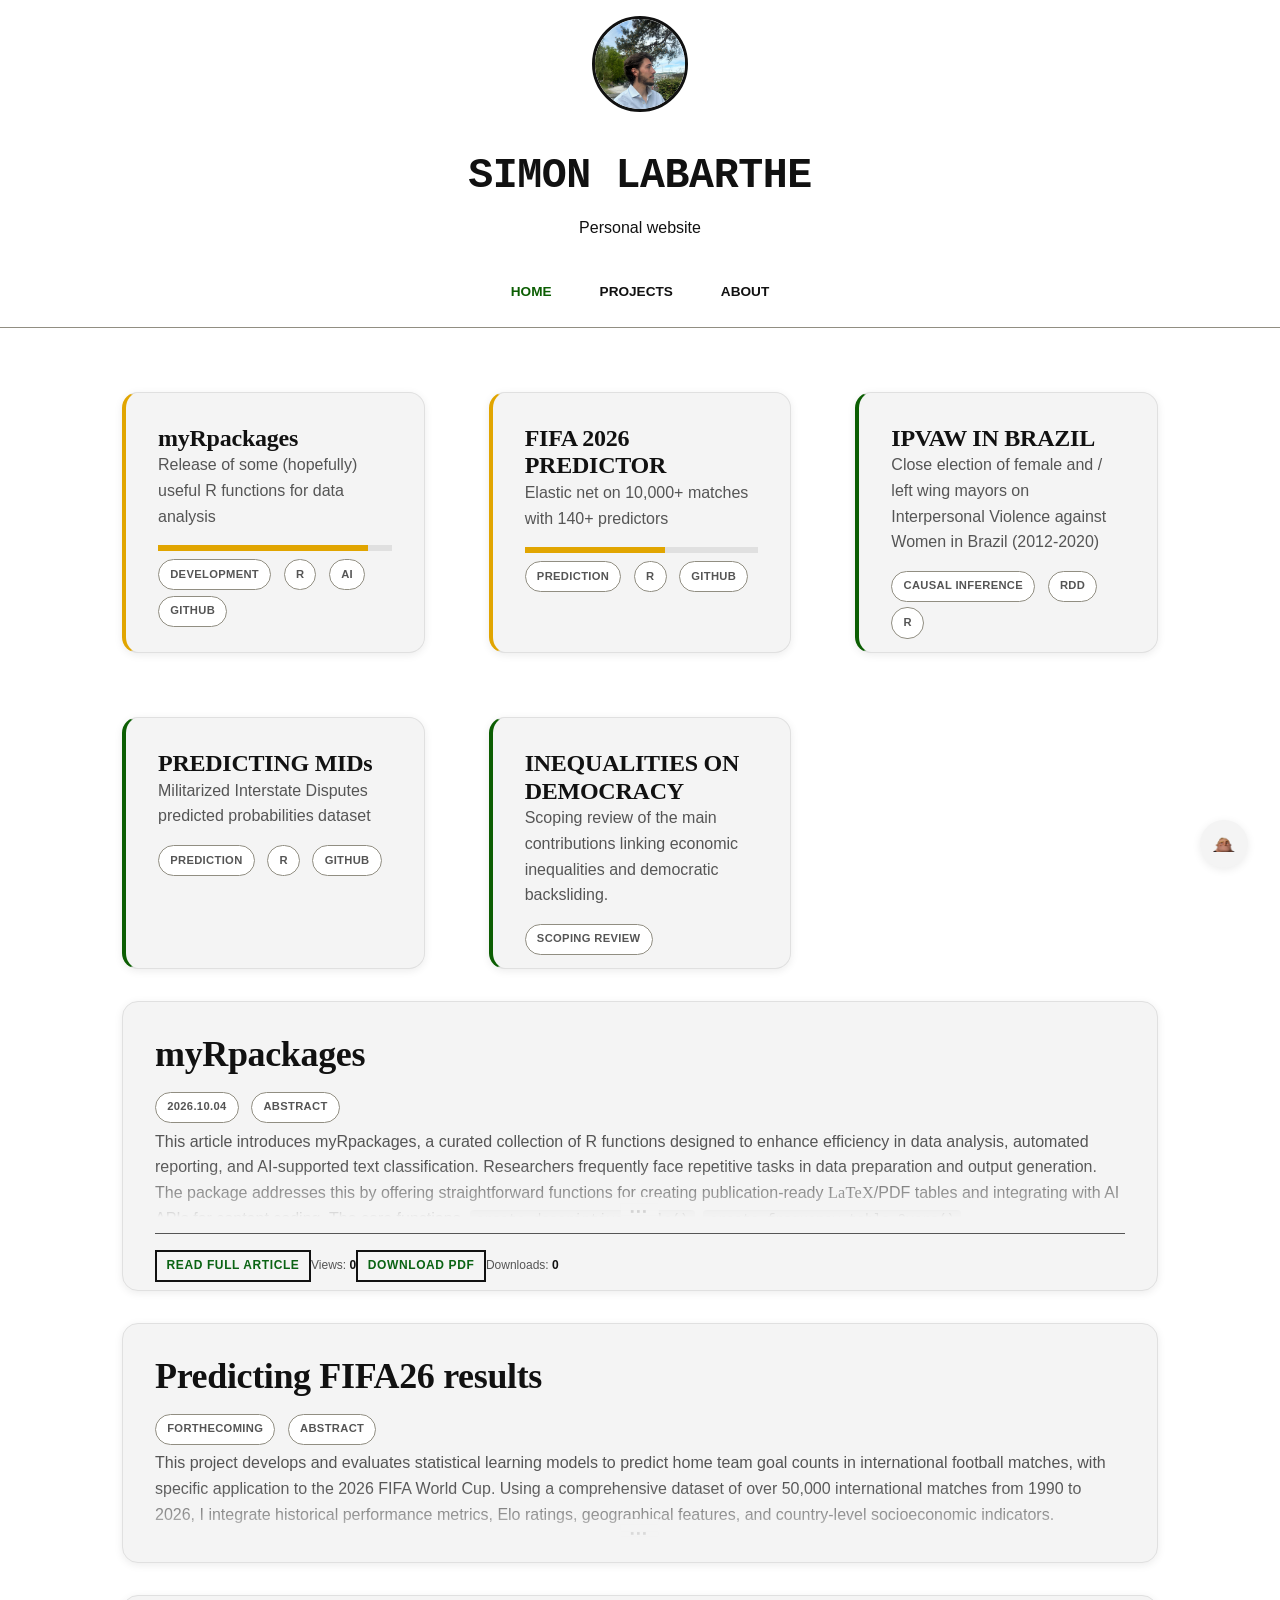
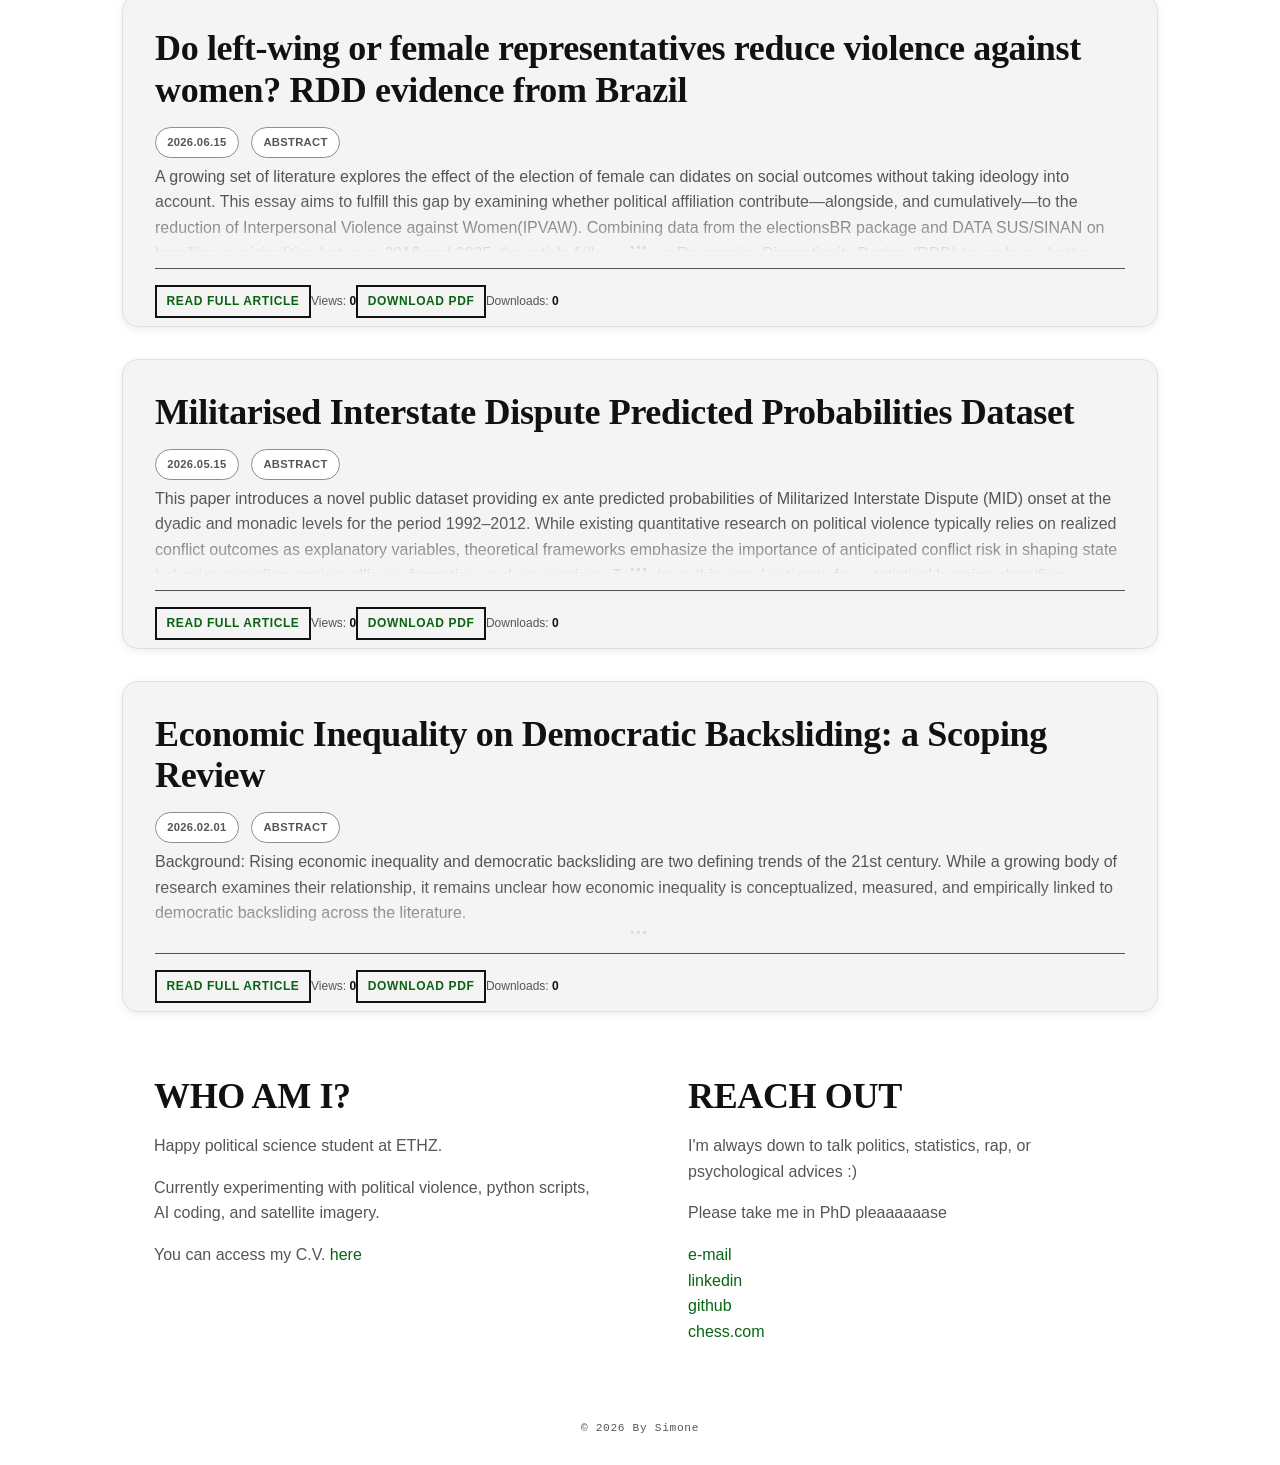
==== commit 1f00e2dc: "merge" ====
--- a/index.html
+++ b/index.html
@@ -5,7 +5,7 @@
     <meta name="viewport" content="width=device-width, initial-scale=1.0">
     <meta name="author" content="Simon Labarthe">
 
-    <title>Simooooooooooooooooooooooooooooooooooooone</title>
+    <title>simoooone</title>
 
     <meta name="description" content="Personal site of Simon Labarthe, political science student working on causal inference, quantitative methods and conflict prediction.">
 
@@ -13,10 +13,12 @@
     <link rel="stylesheet" href="css/style.css">
 </head>
 
+    <!--
     <label class="debug-toggle">
         <input type="checkbox" id="debugCheckbox">
         Debug layout
     </label>
+    -->
 
 <body>
     <!-- ============================================================
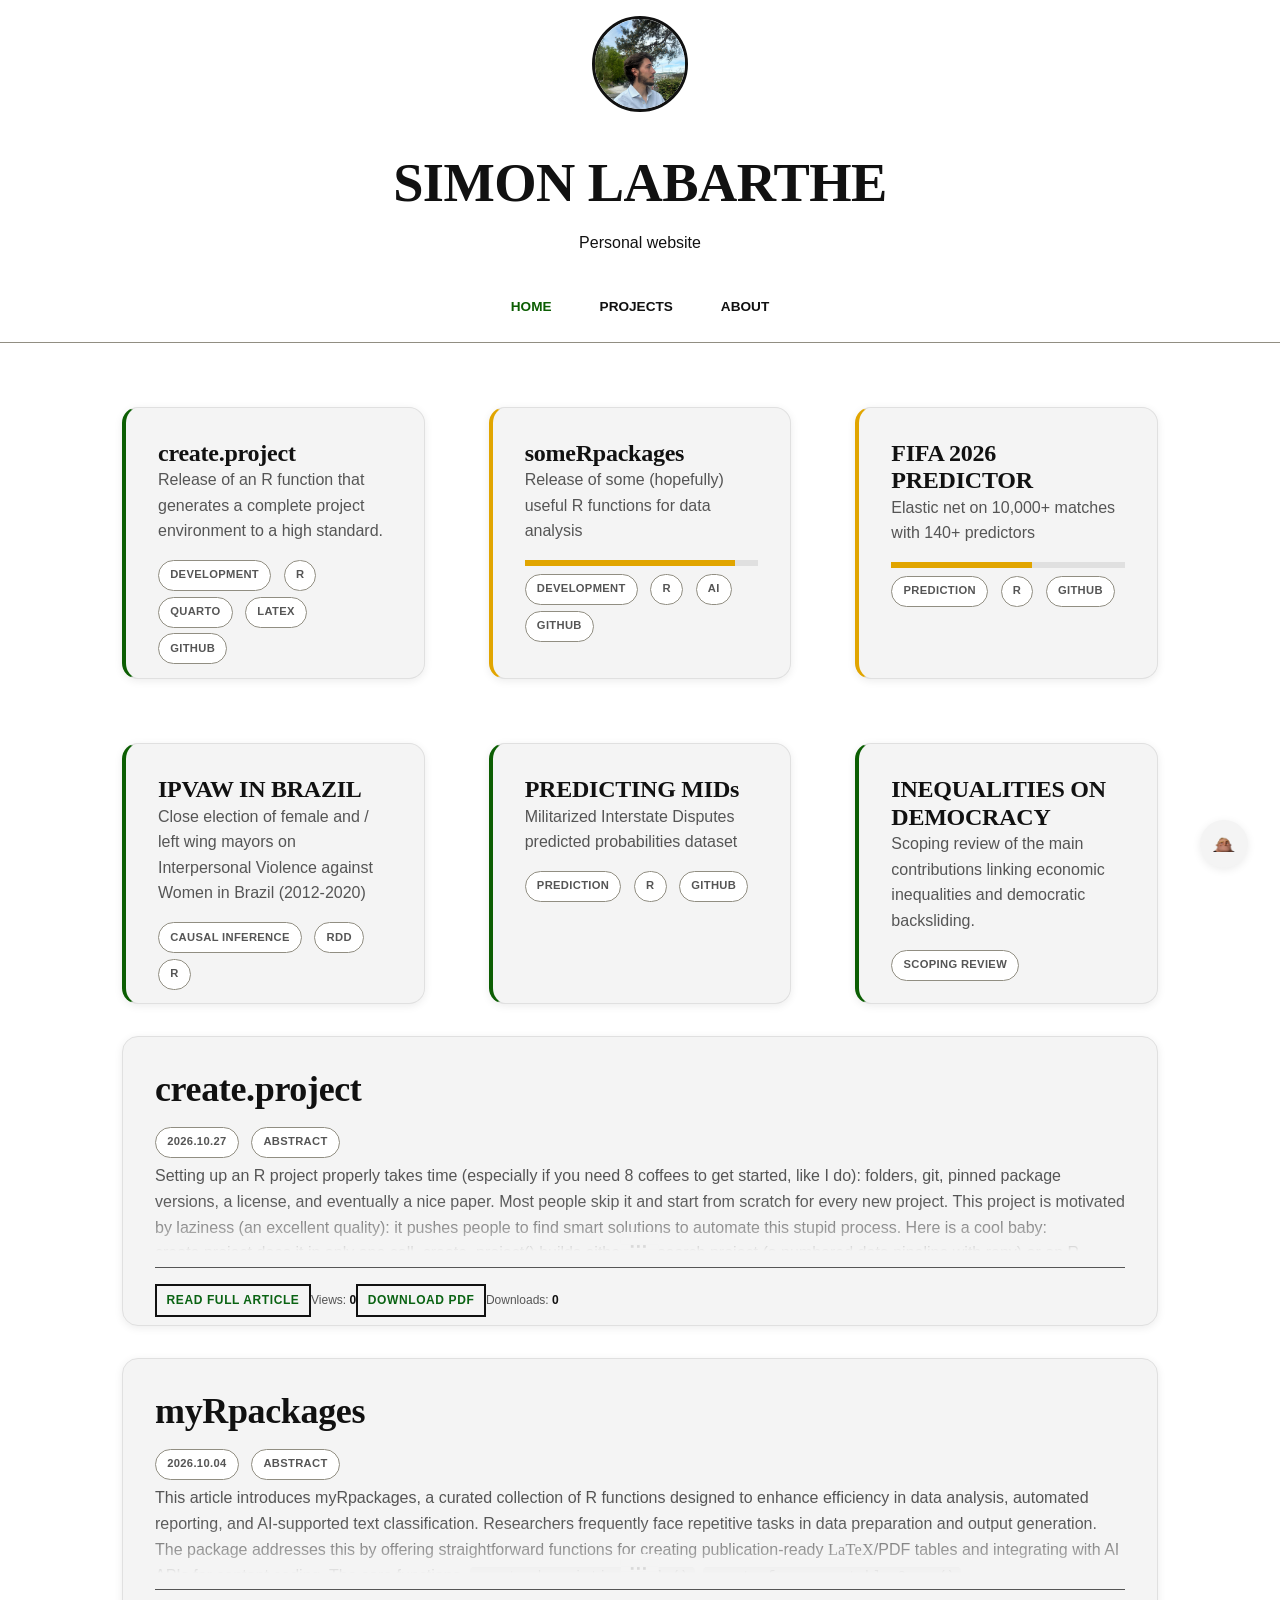
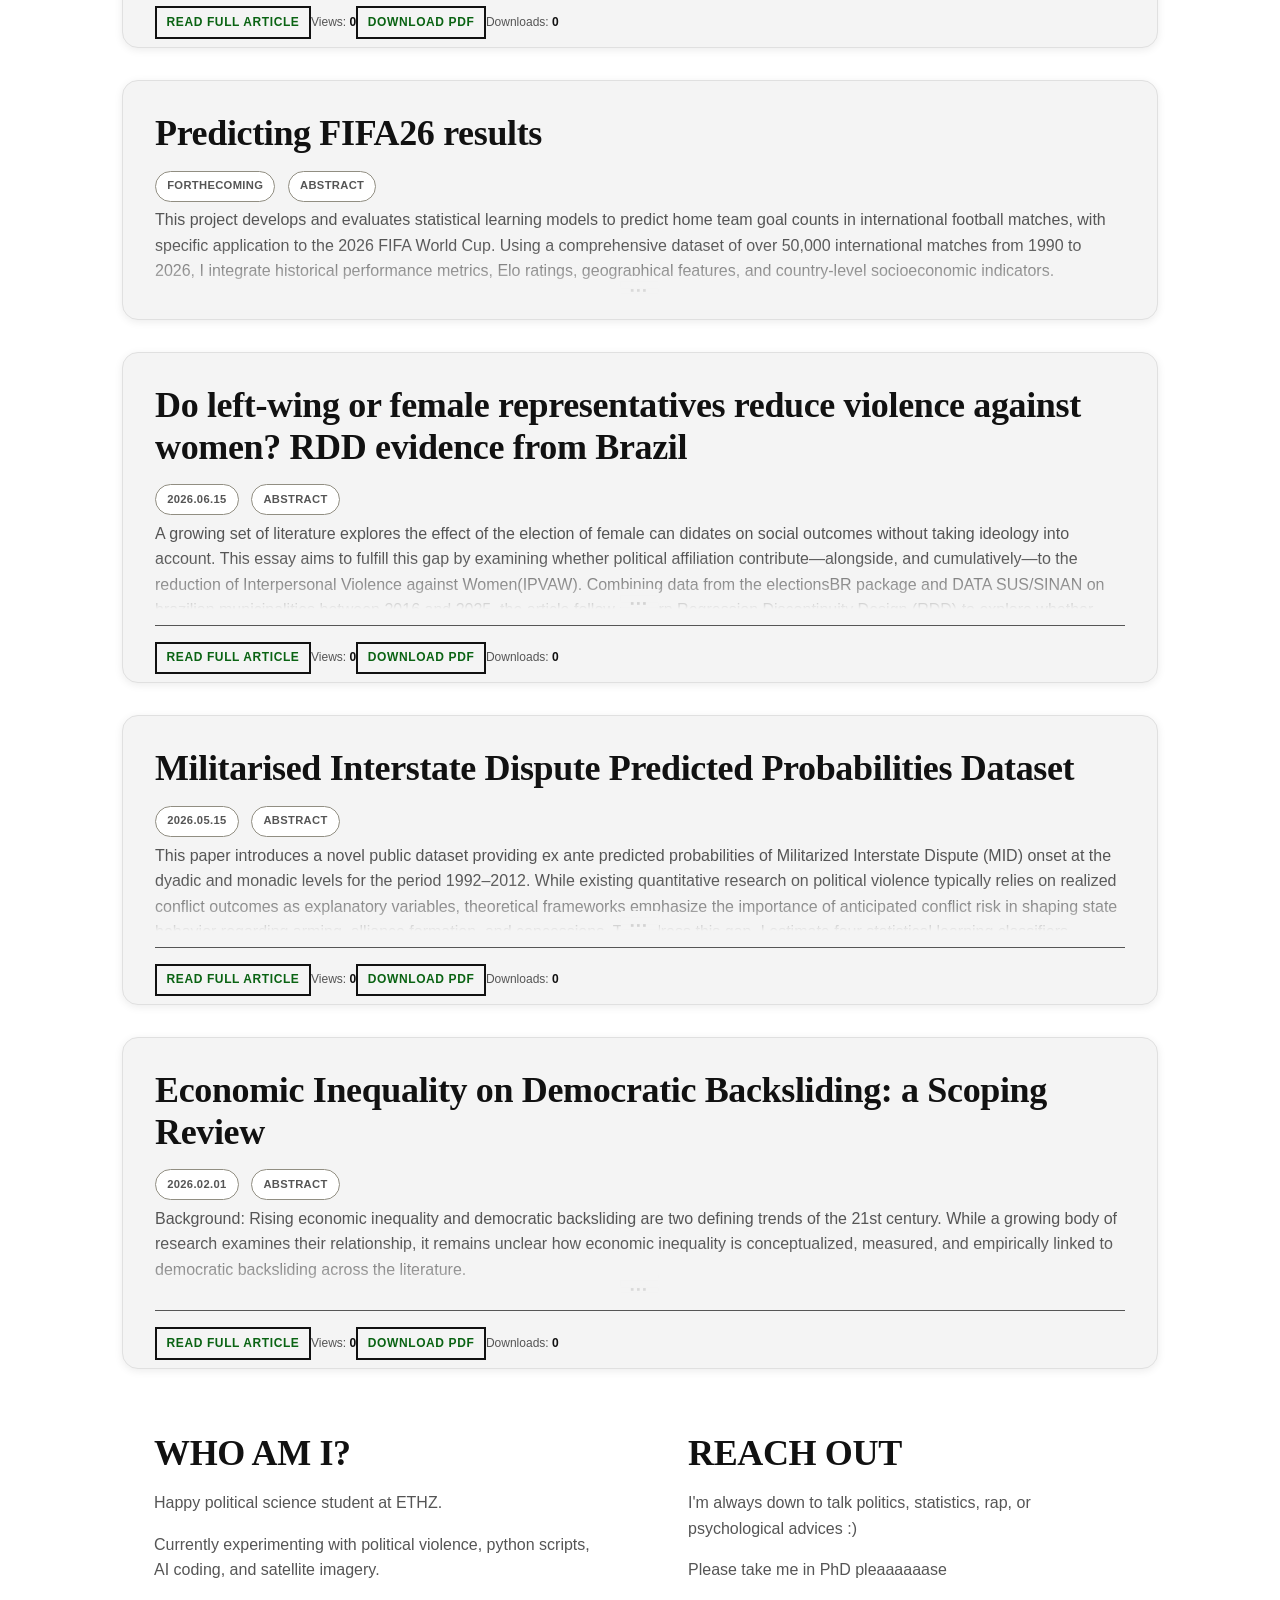
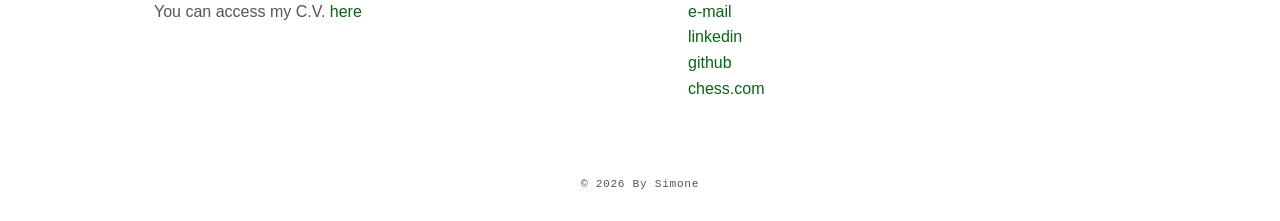
==== commit 4745666a: "update with create_project.R" ====
--- a/index.html
+++ b/index.html
@@ -46,9 +46,22 @@
          ============================================================ -->
     <main>
         <div class="grid home-grid">
-            <a href="projects.html#myRpackages" class="card_link">
+          
+            <a href="projects.html#create.project" class="card_link">
+              <div class="card project-card-sm" data-type="finished">
+                  <h3>create.project</h3>
+                  <p>Release of an R function that generates a complete project environment to a high standard.</p>
+                  <span class="tag active">DEVELOPMENT</span>
+                  <span class="tag">R</span>
+                  <span class="tag">Quarto</span>
+                  <span class="tag">LaTeX</span>
+                  <span class="tag">Github</span>
+              </div>
+            </a>
+            
+            <a href="projects.html#someRpackages" class="card_link">
               <div class="card project-card-sm" data-type="ongoing">
-                  <h3>myRpackages</h3>
+                  <h3>someRpackages</h3>
                   <p>Release of some (hopefully) useful R functions for data analysis</p>
                   <div class="progress-bar"><div style="width:90%"></div></div>
                   <span class="tag active">DEVELOPMENT</span>
@@ -99,6 +112,40 @@
         </div>
         
         <div class="grid projects-grid">
+          
+            <!--------------------------------------------
+                            6 CREATE.PROJECT
+            ---------------------------------------------->
+            <div class="card" id="create.project">
+                <h2>create.project</h2>
+                
+                <div class="project-meta">
+                    <span class="tag">2026.10.27</span>
+                    <span class="tag">ABSTRACT</span>
+                </div>
+                
+                <div class="project-content">
+                    <p>Setting up an R project properly takes time (especially if you need 8 coffees
+to get started, like I do): folders, git, pinned package versions, a license, and
+eventually a nice paper. Most people skip it and start from scratch for every
+new project. This project is motivated by laziness (an excellent quality): it
+pushes people to find smart solutions to automate this stupid process. Here
+is a cool baby: create.project does it in only one call. create_project()
+builds either a research project (a numbered data pipeline with renv) or an
+R package (the standard layout, with tests), and makes the first git commit.
+<code class="func">create_paper()</code> writes a <code class="latex">LaTeX</code> paper skeleton, for research or for software, that compiles on day one. Every step skips what already exists, so re-running
+is safe. The package is about 300 lines of R on top of usethis, renv and
+gert, and is open source under the MIT license.</p>
+                </div>
+                 
+                <div class="card-actions">
+                    <a id="view-btn-6" class="cyber-btn small" href="media/labarthe_2026_create_function.pdf" target="_BLANK">READ FULL ARTICLE</a>
+                    <span class="counter-label">Views: <strong id="view-counter-6">0</strong></span>
+
+                    <a id="download-btn-6" class="cyber-btn small" href="media/labarthe_2026_create_project.pdf" target="_BLANK" download>DOWNLOAD PDF</a>
+                    <span class="counter-label">Downloads: <strong id="download-counter-6">0</strong></span>
+                </div>
+            </div>
 
             <!--------------------------------------------
                             5 MY R PACKAGES
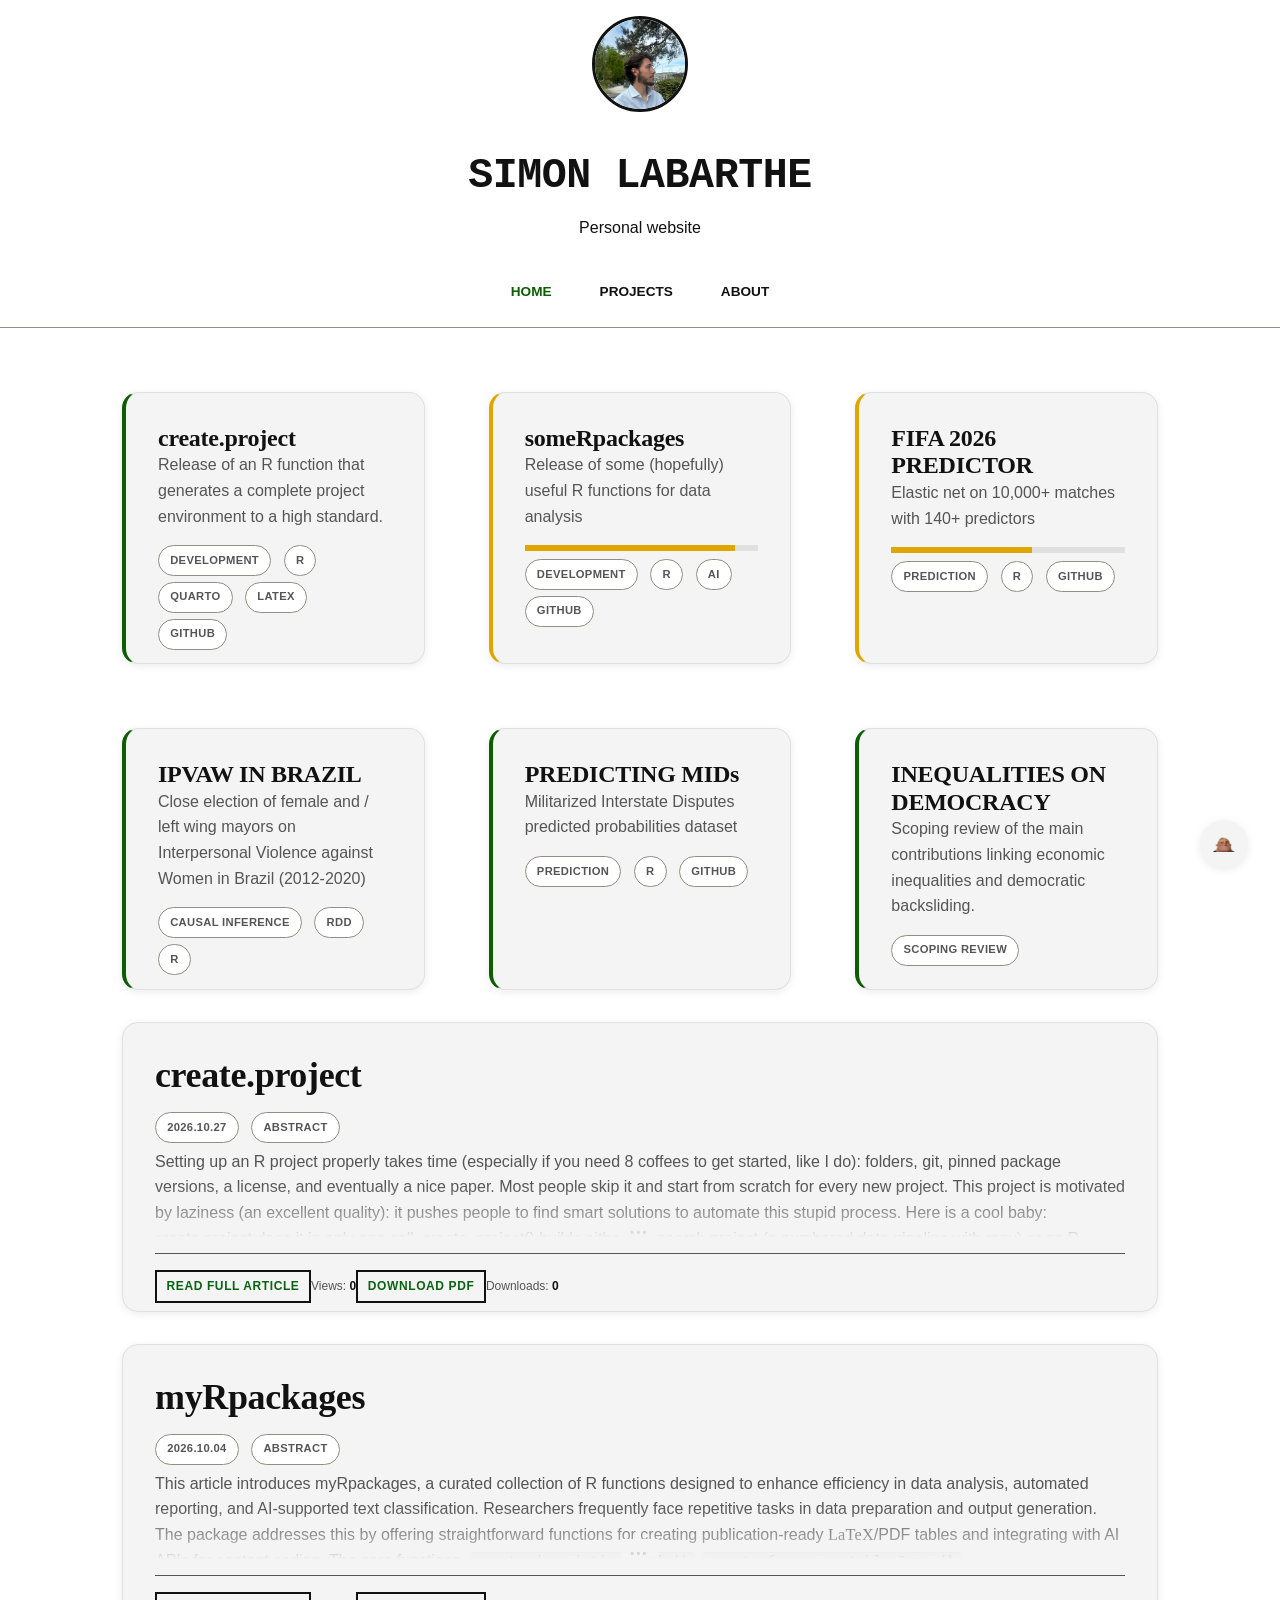
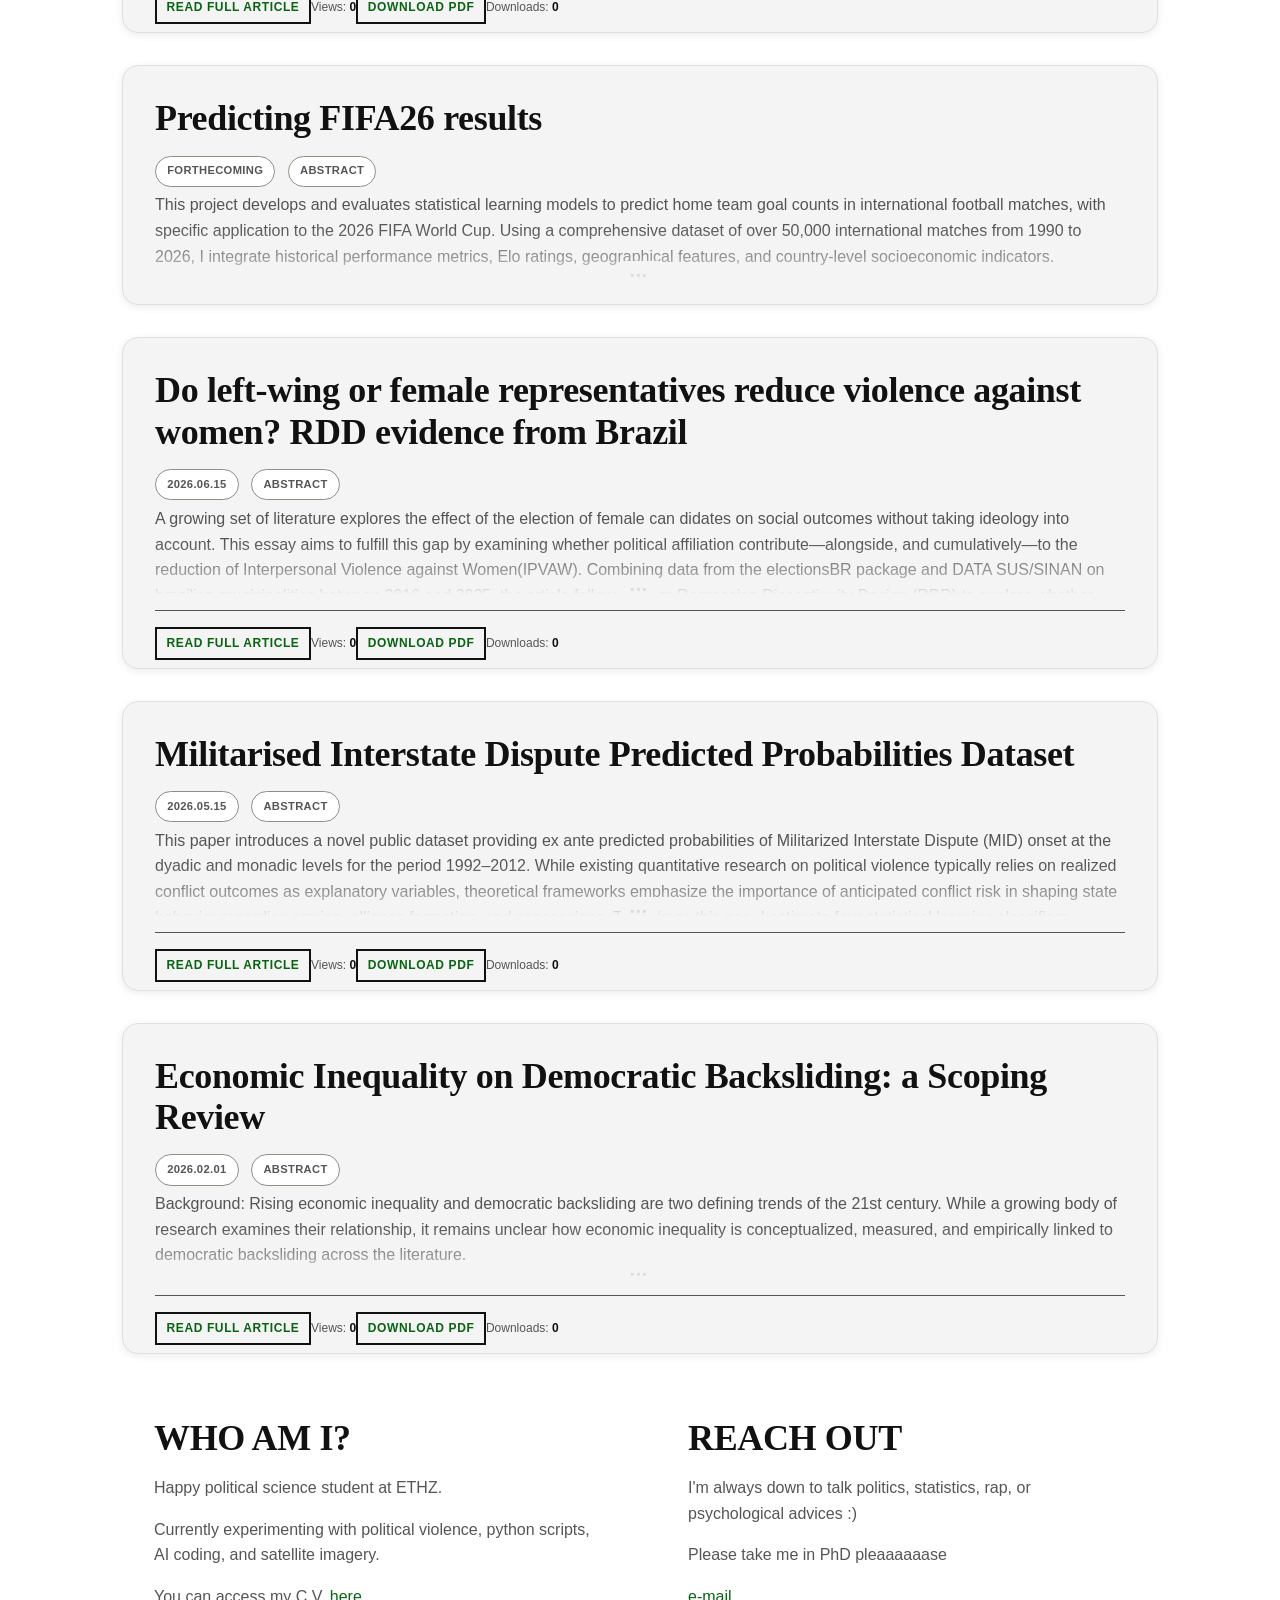
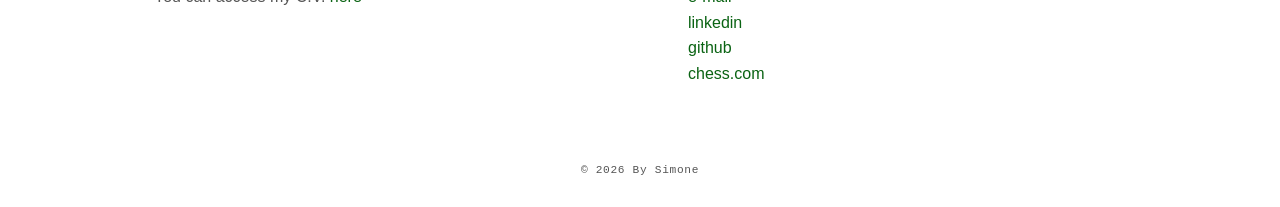
==== commit 248b6cba: "correction" ====
--- a/index.html
+++ b/index.html
@@ -139,7 +139,7 @@
                 </div>
                  
                 <div class="card-actions">
-                    <a id="view-btn-6" class="cyber-btn small" href="media/labarthe_2026_create_function.pdf" target="_BLANK">READ FULL ARTICLE</a>
+                    <a id="view-btn-6" class="cyber-btn small" href="media/labarthe_2026_create_project.pdf" target="_BLANK">READ FULL ARTICLE</a>
                     <span class="counter-label">Views: <strong id="view-counter-6">0</strong></span>
 
                     <a id="download-btn-6" class="cyber-btn small" href="media/labarthe_2026_create_project.pdf" target="_BLANK" download>DOWNLOAD PDF</a>
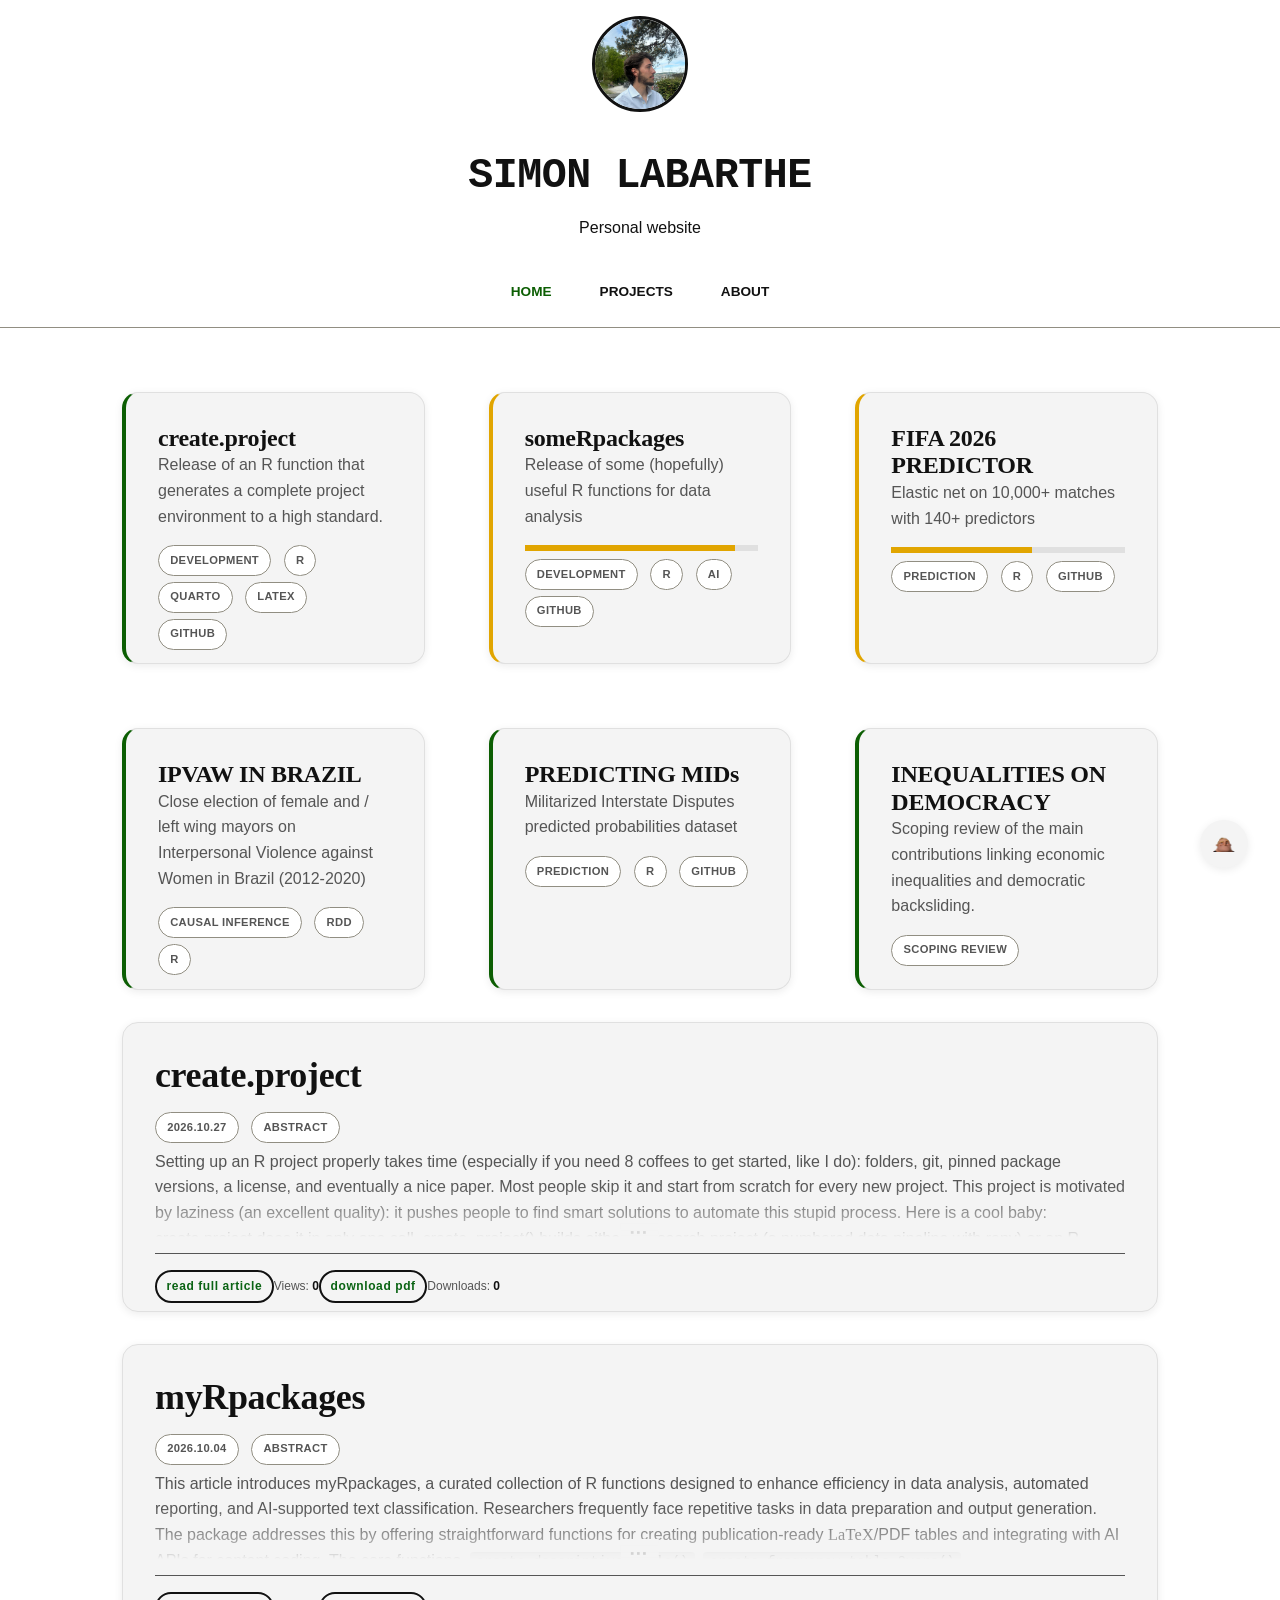
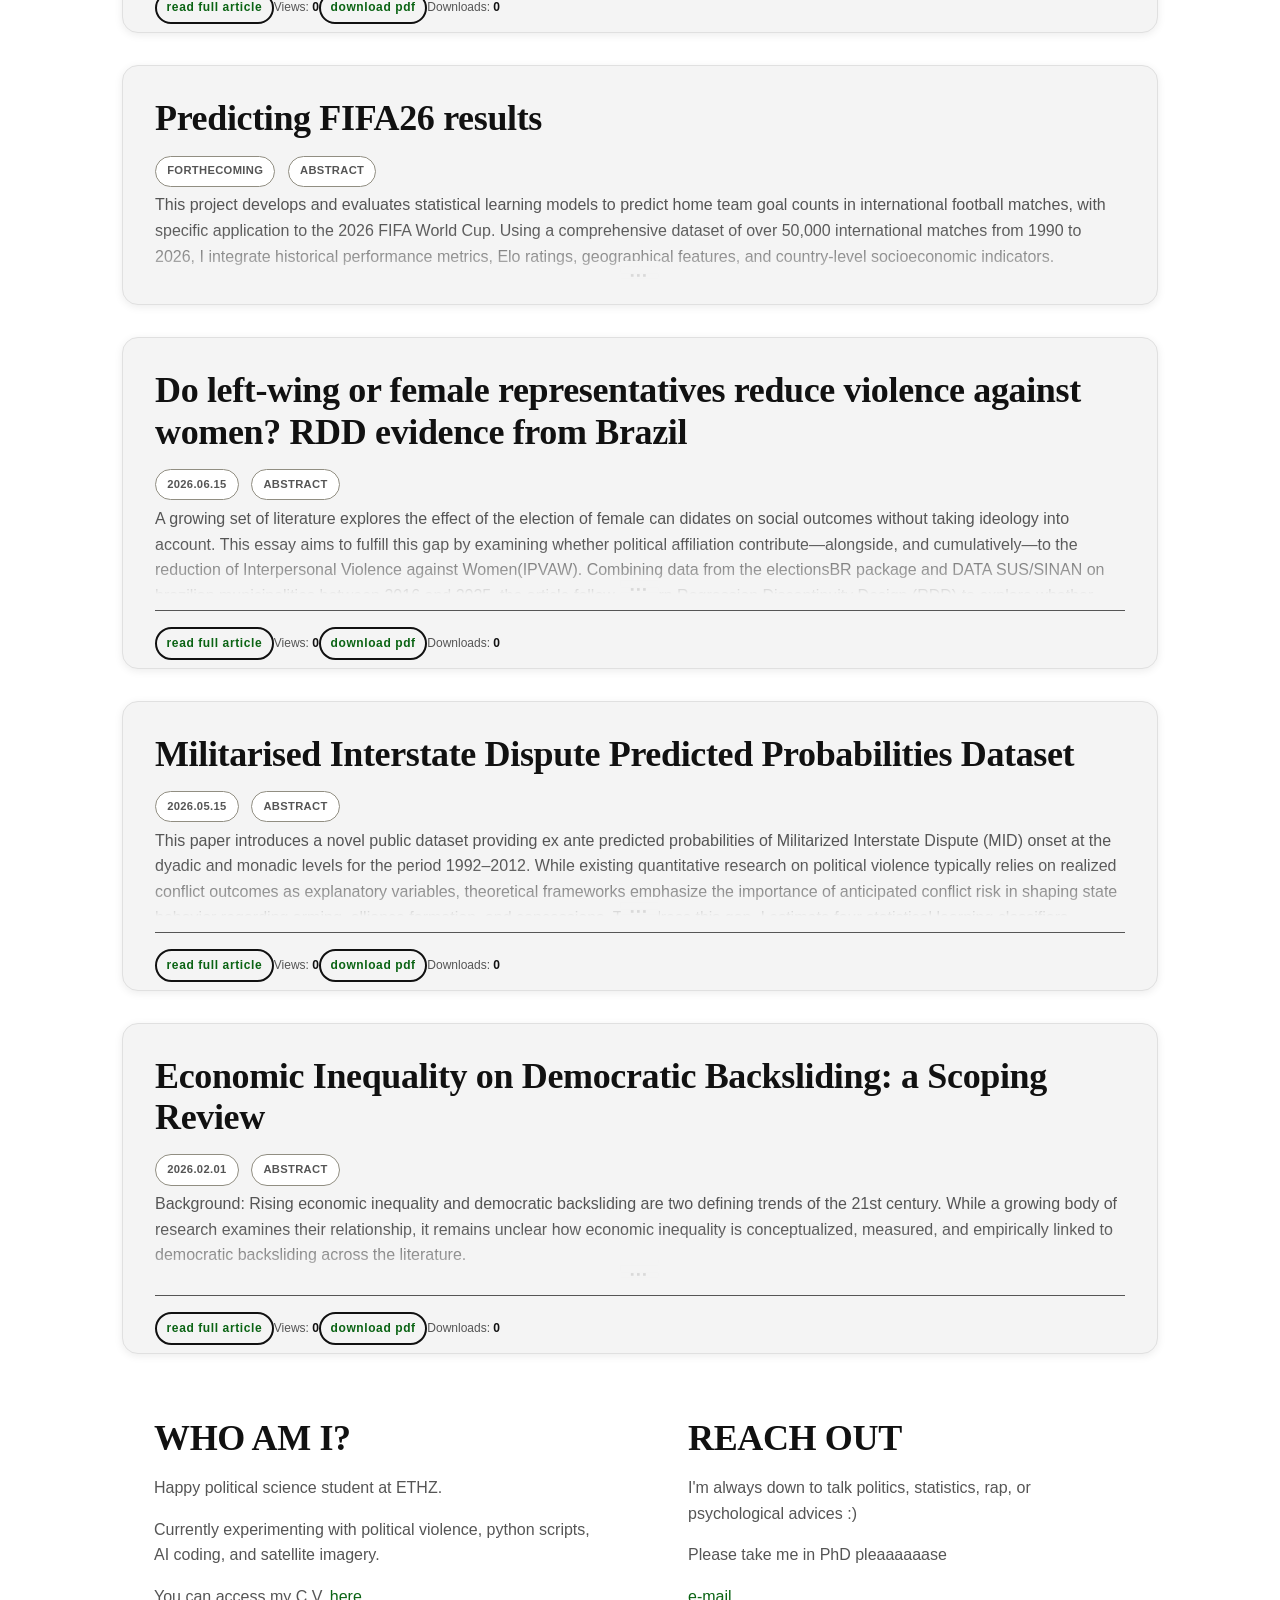
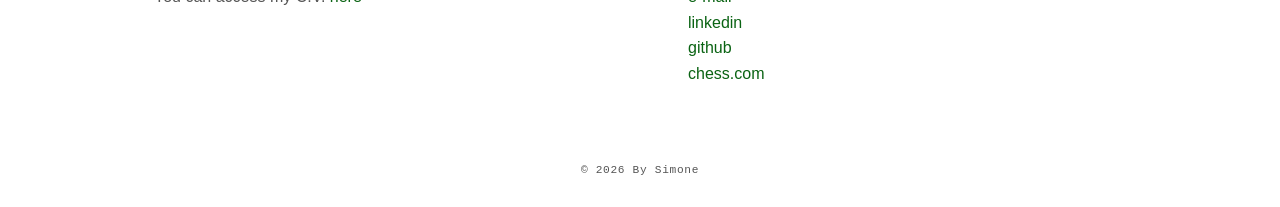
==== commit 598b8743: "update meta and download btn" ====
--- a/index.html
+++ b/index.html
@@ -9,7 +9,7 @@
 
     <meta name="description" content="Personal site of Simon Labarthe, political science student working on causal inference, quantitative methods and conflict prediction.">
 
-    <link rel="icon" type="image/png" href="media/meta.png">
+    <link rel="icon" type="image/png" href="media/meta_dinosaure_cool.png">
     <link rel="stylesheet" href="css/style.css">
 </head>
 
--- a/css/style.css
+++ b/css/style.css
@@ -459,9 +459,10 @@
     display: inline-block;
     background: none;
     border: 2px solid var(--color-black);
+    border-radius: 999px;
     font-family: var(--font-body);
     font-weight: 600;
-    text-transform: uppercase;
+    text-transform: lowercase;
     letter-spacing: 0.05em;
     padding: var(--space-xs) var(--space-sm);
     cursor: pointer;
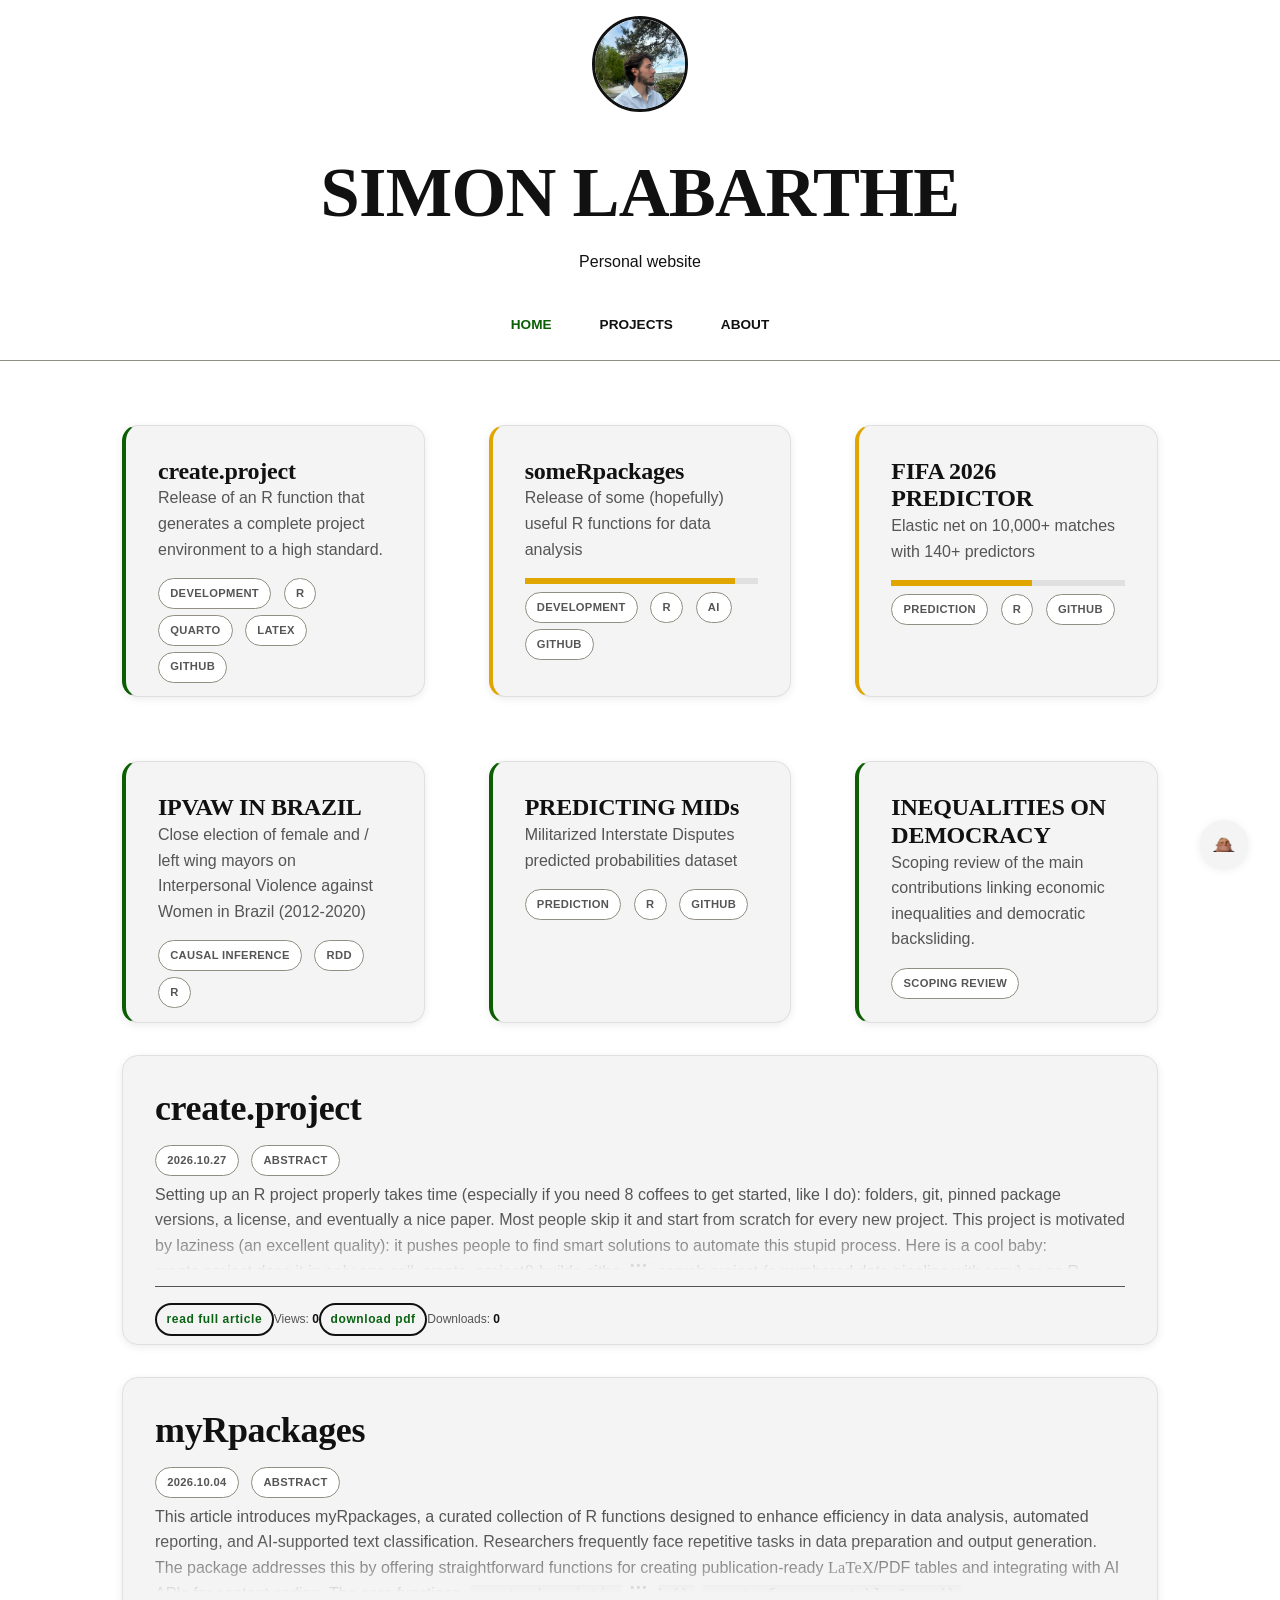
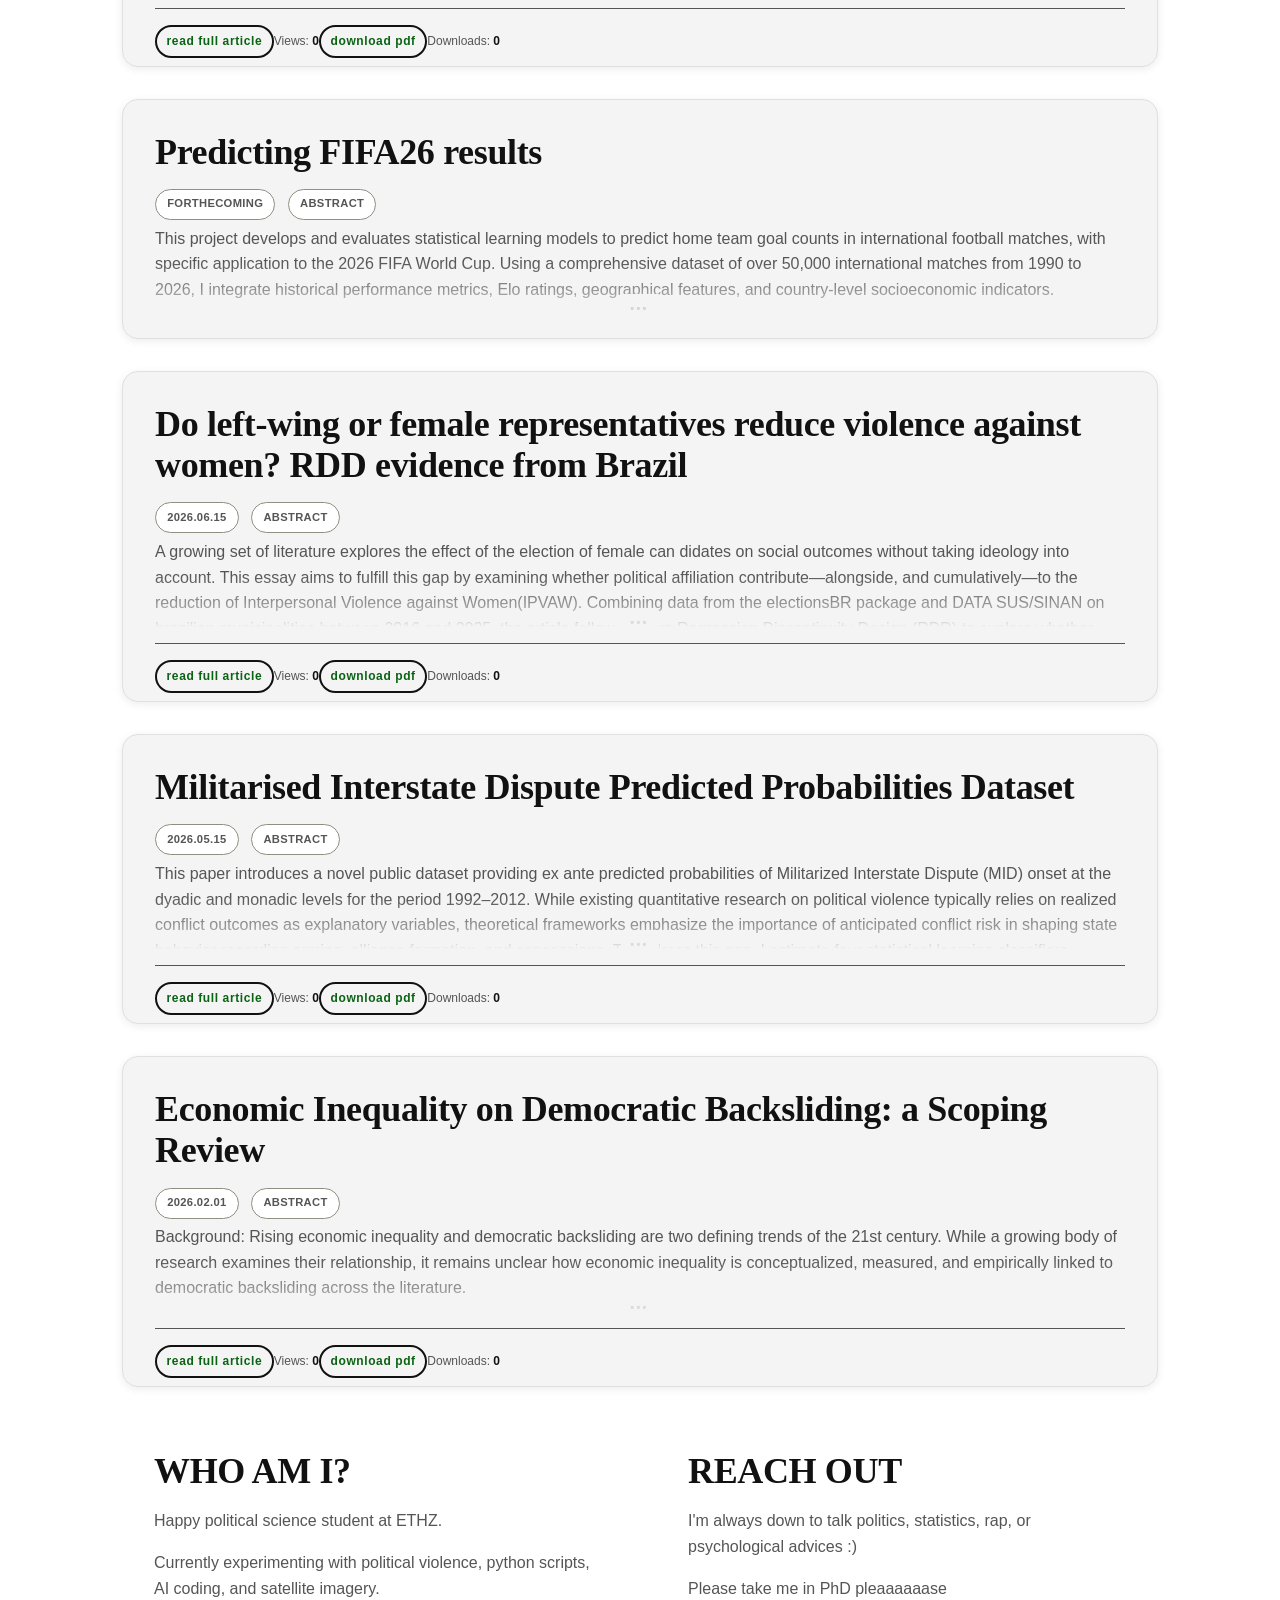
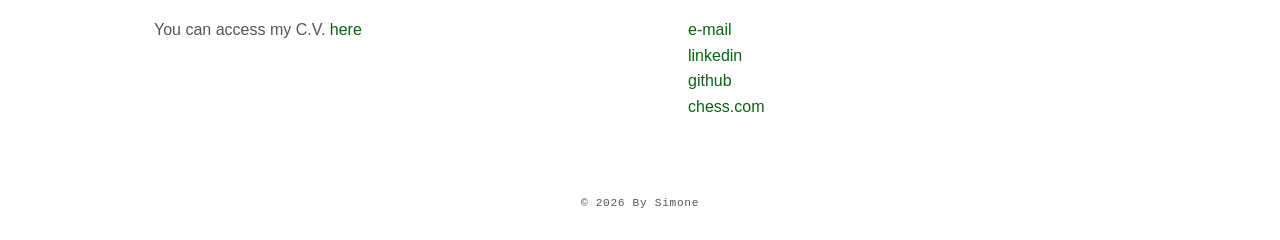
==== commit d8bf54d4: "update fonts" ====
--- a/index.html
+++ b/index.html
@@ -10,6 +10,12 @@
     <meta name="description" content="Personal site of Simon Labarthe, political science student working on causal inference, quantitative methods and conflict prediction.">
 
     <link rel="icon" type="image/png" href="media/meta_dinosaure_cool.png">
+    <!-- [CHANGE 2] keep the favicon's original shape: the PNG is 32x23, so browsers squash it
+         into a square. meta_square.svg centres it in a 32x32 box instead.
+         Uncomment the line below (put it AFTER the PNG line: browsers that read SVG use it,
+         Safari falls back to the PNG). Copy it into projects.html and about.html as well.
+    <link rel="icon" type="image/svg+xml" href="media/meta_square.svg">
+    -->
     <link rel="stylesheet" href="css/style.css">
 </head>
 
@@ -111,8 +117,93 @@
             </a>
         </div>
         
+        <!-- [CHANGE 3] NEW PROJECT LIST (no cards, no expand, "abstract >" button to projects.html)
+             To activate: delete the whole old <div class="grid projects-grid"> ... </div> just below,
+             then uncomment this block. Also uncomment [CHANGE 3] in style.css and apply [CHANGE 3] in main.js
+             (otherwise the view/download counters stop counting here).
+             Note: .cyber-btn uses text-transform: lowercase, so it displays "abstract >".
+
         <div class="grid projects-grid">
-          
+
+            <div class="project-entry">
+                <h2>create.project</h2>
+                <div class="project-meta"><span class="tag">2026.10.27</span></div>
+                <p class="project-excerpt">Setting up an R project properly takes time (especially if you need 8 coffees to get started, like I do): folders, git, pinned package versions, a license, and eventually a nice paper. Most people skip it and start from scratch for every new project.</p>
+                <div class="card-actions">
+                    <a class="cyber-btn small" href="projects.html#create.project">Abstract &gt;</a>
+                    <a id="view-btn-6" class="cyber-btn small" href="media/labarthe_2026_create_project.pdf" target="_BLANK">READ FULL ARTICLE</a>
+                    <span class="counter-label">Views: <strong id="view-counter-6">0</strong></span>
+                    <a id="download-btn-6" class="cyber-btn small" href="media/labarthe_2026_create_project.pdf" target="_BLANK" download>DOWNLOAD PDF</a>
+                    <span class="counter-label">Downloads: <strong id="download-counter-6">0</strong></span>
+                </div>
+            </div>
+
+            <div class="project-entry">
+                <h2>myRpackages</h2>
+                <div class="project-meta"><span class="tag">2026.10.04</span></div>
+                <p class="project-excerpt">This article introduces myRpackages, a curated collection of R functions designed to enhance efficiency in data analysis, automated reporting, and AI-supported text classification. Researchers frequently face repetitive tasks in data preparation and output generation.</p>
+                <div class="card-actions">
+                    <a class="cyber-btn small" href="projects.html#myrpackages">Abstract &gt;</a>
+                    <a id="view-btn-5" class="cyber-btn small" href="media/labarthe_2026_myrpackages_draft.pdf" target="_BLANK">READ FULL ARTICLE</a>
+                    <span class="counter-label">Views: <strong id="view-counter-5">0</strong></span>
+                    <a id="download-btn-5" class="cyber-btn small" href="media/labarthe_2026_myrpackages_draft.pdf" target="_BLANK" download>DOWNLOAD PDF</a>
+                    <span class="counter-label">Downloads: <strong id="download-counter-5">0</strong></span>
+                </div>
+            </div>
+
+            <div class="project-entry">
+                <h2>Predicting FIFA26 results</h2>
+                <div class="project-meta"><span class="tag">FORTHECOMING</span></div>
+                <p class="project-excerpt">This project develops and evaluates statistical learning models to predict home team goal counts in international football matches, with specific application to the 2026 FIFA World Cup.</p>
+                <div class="card-actions">
+                    <a class="cyber-btn small" href="projects.html#fifa_predictor">Abstract &gt;</a>
+                </div>
+            </div>
+
+            <div class="project-entry">
+                <h2> Do left-wing or female representatives reduce violence against women? RDD evidence from Brazil </h2>
+                <div class="project-meta"><span class="tag">2026.06.15</span></div>
+                <p class="project-excerpt">A growing set of literature explores the effect of the election of female can didates on social outcomes without taking ideology into account. This essay aims to fulfill this gap by examining whether political affiliation contribute, alongside and cumulatively, to the reduction of Interpersonal Violence against Women (IPVAW).</p>
+                <div class="card-actions">
+                    <a class="cyber-btn small" href="projects.html#ipvaw_brazil">Abstract &gt;</a>
+                    <a id="view-btn-3" class="cyber-btn small" href="media/labarthe_2026_representation_and_violence_against_women_in_brazil.pdf" target="_BLANK">READ FULL ARTICLE</a>
+                    <span class="counter-label">Views: <strong id="view-counter-3">0</strong></span>
+                    <a id="download-btn-3" class="cyber-btn small" href="media/labarthe_2026_representation_and_violence_against_women_in_brazil.pdf" target="_BLANK" download>DOWNLOAD PDF</a>
+                    <span class="counter-label">Downloads: <strong id="download-counter-3">0</strong></span>
+                </div>
+            </div>
+
+            <div class="project-entry">
+                <h2> Militarised Interstate Dispute Predicted Probabilities Dataset </h2>
+                <div class="project-meta"><span class="tag">2026.05.15</span></div>
+                <p class="project-excerpt">This paper introduces a novel public dataset providing ex ante predicted probabilities of Militarized Interstate Dispute (MID) onset at the dyadic and monadic levels for the period 1992–2012.</p>
+                <div class="card-actions">
+                    <a class="cyber-btn small" href="projects.html#mid_predictor">Abstract &gt;</a>
+                    <a id="view-btn-2" class="cyber-btn small" href="media/labarthe_2026_mid_predicted_probabilities_database.pdf" target="_BLANK">READ FULL ARTICLE</a>
+                    <span class="counter-label">Views: <strong id="view-counter-2">0</strong></span>
+                    <a id="download-btn-2" class="cyber-btn small" href="media/labarthe_2026_mid_predicted_probabilities_database.pdf" target="_BLANK" download>DOWNLOAD PDF</a>
+                    <span class="counter-label">Downloads: <strong id="download-counter-2">0</strong></span>
+                </div>
+            </div>
+
+            <div class="project-entry">
+                <h2>Economic Inequality on Democratic Backsliding: a Scoping Review</h2>
+                <div class="project-meta"><span class="tag">2026.02.01</span></div>
+                <p class="project-excerpt">Rising economic inequality and democratic backsliding are two defining trends of the 21st century. While a growing body of research examines their relationship, it remains unclear how economic inequality is conceptualized, measured, and empirically linked to democratic backsliding across the literature.</p>
+                <div class="card-actions">
+                    <a class="cyber-btn small" href="projects.html#democratic_backslide">Abstract &gt;</a>
+                    <a id="view-btn-1" class="cyber-btn small" href="media/labarthe_2026_economic_inequality_on_democracy.pdf" target="_BLANK">READ FULL ARTICLE</a>
+                    <span class="counter-label">Views: <strong id="view-counter-1">0</strong></span>
+                    <a id="download-btn-1" class="cyber-btn small" href="media/labarthe_2026_economic_inequality_on_democracy.pdf" target="_BLANK" download>DOWNLOAD PDF</a>
+                    <span class="counter-label">Downloads: <strong id="download-counter-1">0</strong></span>
+                </div>
+            </div>
+
+        </div>
+        END OF [CHANGE 3] -->
+
+        <div class="grid projects-grid">
+
             <!--------------------------------------------
                             6 CREATE.PROJECT
             ---------------------------------------------->
--- a/css/style.css
+++ b/css/style.css
@@ -63,6 +63,47 @@
     --duration-expand: 0.6s;                     /* used for max-height + mask fade */
 }
 
+/* [CHANGE 4] SMOOTH, NEVER-ENDING COLOUR CYCLE (replaces the fixed green)
+   Pure CSS, no JS needed. @property makes --hue animatable, so the browser can
+   interpolate it. oklch() keeps the same perceived brightness on every hue, so
+   text stays readable whether it is red, blue or yellow at that moment.
+   Everything that used the green (active nav, links, "finished" borders) follows.
+   Uncomment the whole block to activate. Speed: change 90s.
+
+@property --hue {
+    syntax: '<number>';
+    inherits: true;
+    initial-value: 140;
+}
+
+:root {
+    --color-green:       oklch(45% 0.15 var(--hue));
+    --color-green-dark:  oklch(38% 0.15 var(--hue));
+    --color-green-light: oklch(50% 0.15 var(--hue));
+    animation: hue-cycle 90s linear infinite;
+}
+
+@keyframes hue-cycle {
+    from { --hue: 0;   }
+    to   { --hue: 360; }
+}
+
+@media (prefers-reduced-motion: reduce) {
+    :root { animation: none; }
+}
+*/
+
+/* [CHANGE 4 – fallback] RANDOM COLOUR ON EACH RELOAD (no animation)
+   Use this instead of the block above, together with the matching JS in main.js.
+
+:root {
+    --hue: 140;
+    --color-green:       oklch(45% 0.15 var(--hue));
+    --color-green-dark:  oklch(38% 0.15 var(--hue));
+    --color-green-light: oklch(50% 0.15 var(--hue));
+}
+*/
+
 
 /*======================================================
 3. TYPOGRAPHY
@@ -94,6 +135,9 @@
 header h1 {
     font-family: var(--font-random, var(--font-display)); /* override set by JS (random font) */
     font-size: var(--size-random, inherit);               /* override set by JS (random size) */
+    /* [CHANGE 1] uncomment with the new random-font block in main.js */
+    /* font-weight: var(--weight-random, 700); */          /* override set by JS (random weight) */
+    /* overflow-wrap: anywhere; */                         /* keeps very wide fonts (Syncopate, Press Start 2P) inside the screen */
 }
 
 h2 {
@@ -231,6 +275,36 @@
     gap: var(--space-md);
     margin-bottom: var(--space-md);
 }
+
+/* [CHANGE 3] HOME PAGE PROJECT LIST: no cards, just the start of each abstract
+   Uncomment to activate (goes with the new block in index.html).
+
+.project-entry {
+    padding-bottom: var(--space-md);
+    border-bottom: 1px solid var(--color-grey-light);
+}
+
+.project-entry .project-meta {
+    margin-bottom: var(--space-xs);
+}
+
+.project-excerpt {
+    display: -webkit-box;
+    -webkit-box-orient: vertical;
+    -webkit-line-clamp: 3;
+    line-clamp: 3;
+    overflow: hidden;
+    color: var(--color-grey-dark);
+    margin-bottom: var(--space-sm);
+}
+
+.project-entry .card-actions {
+    border-top: none;
+    padding-top: 0;
+    margin-top: 0;
+    gap: var(--space-xs);
+}
+*/
 
 /*--- about page grid (two columns) ---*/
 .about-grid {
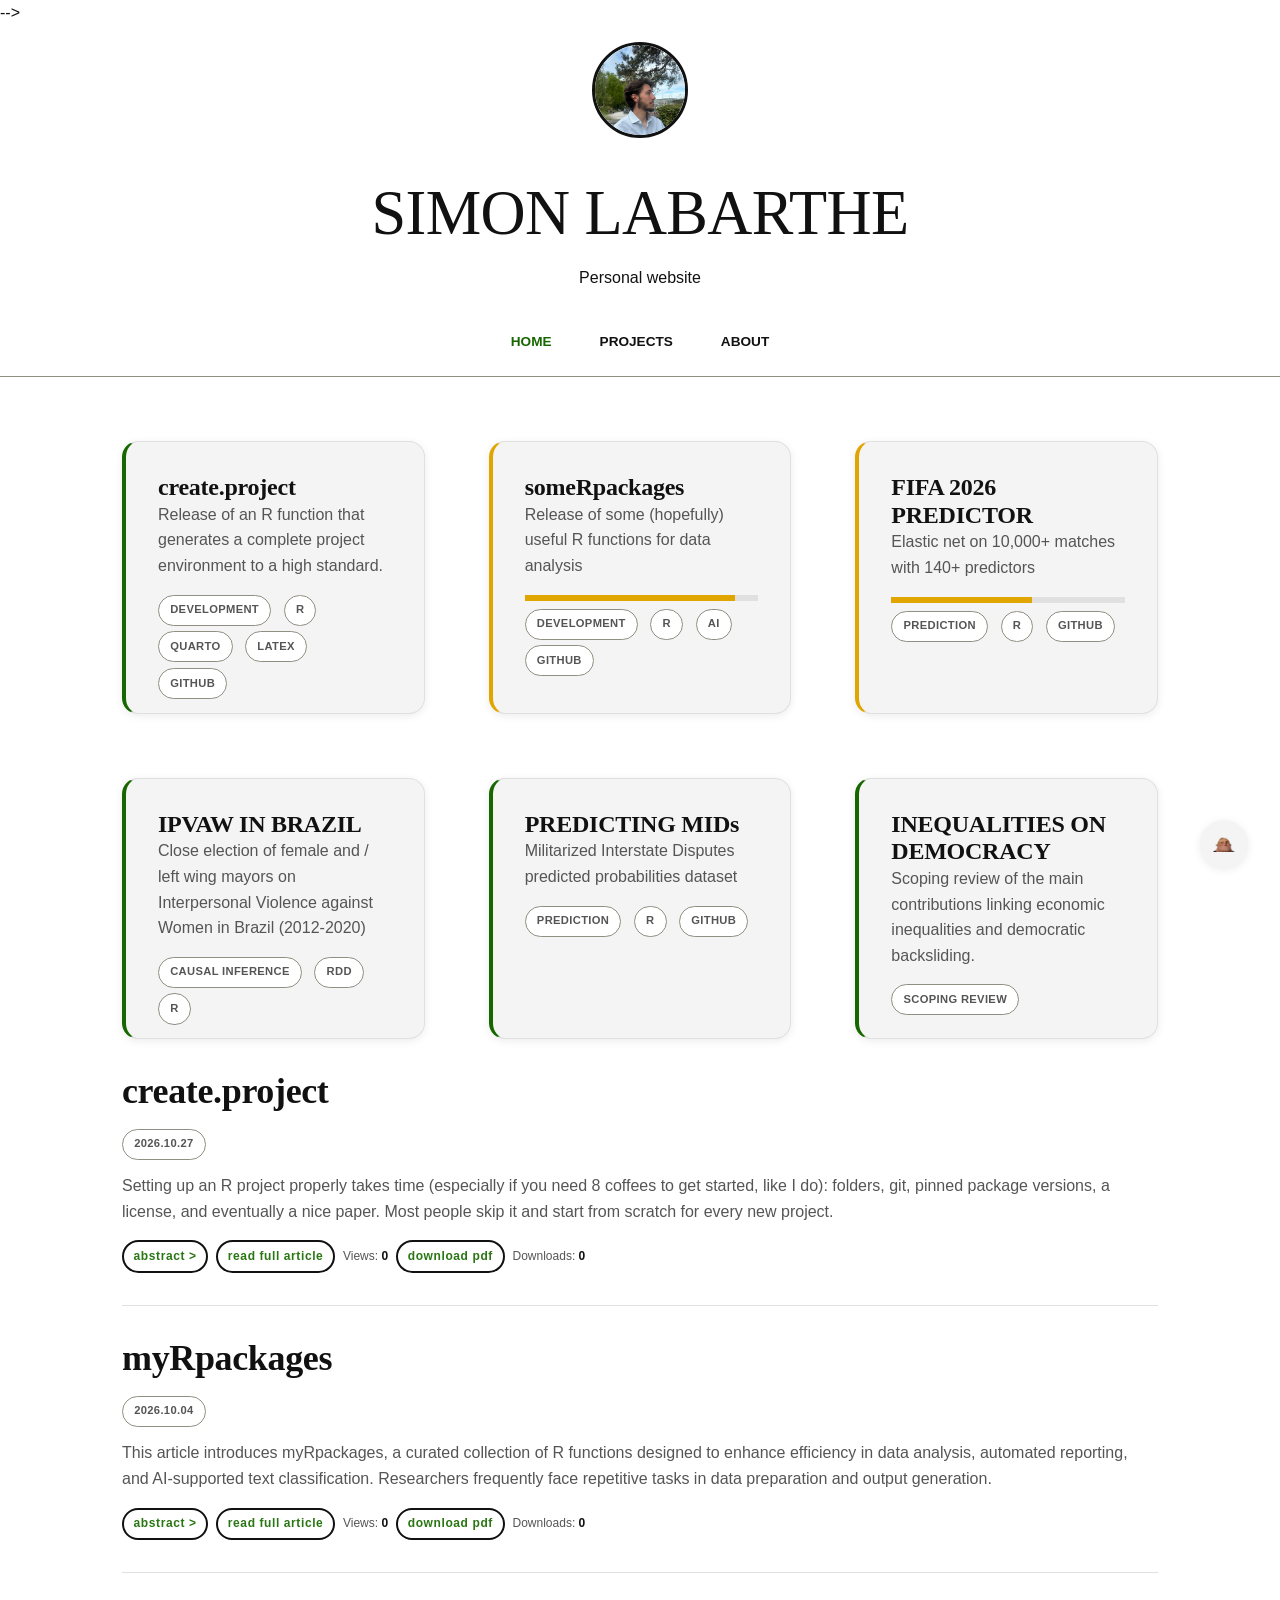
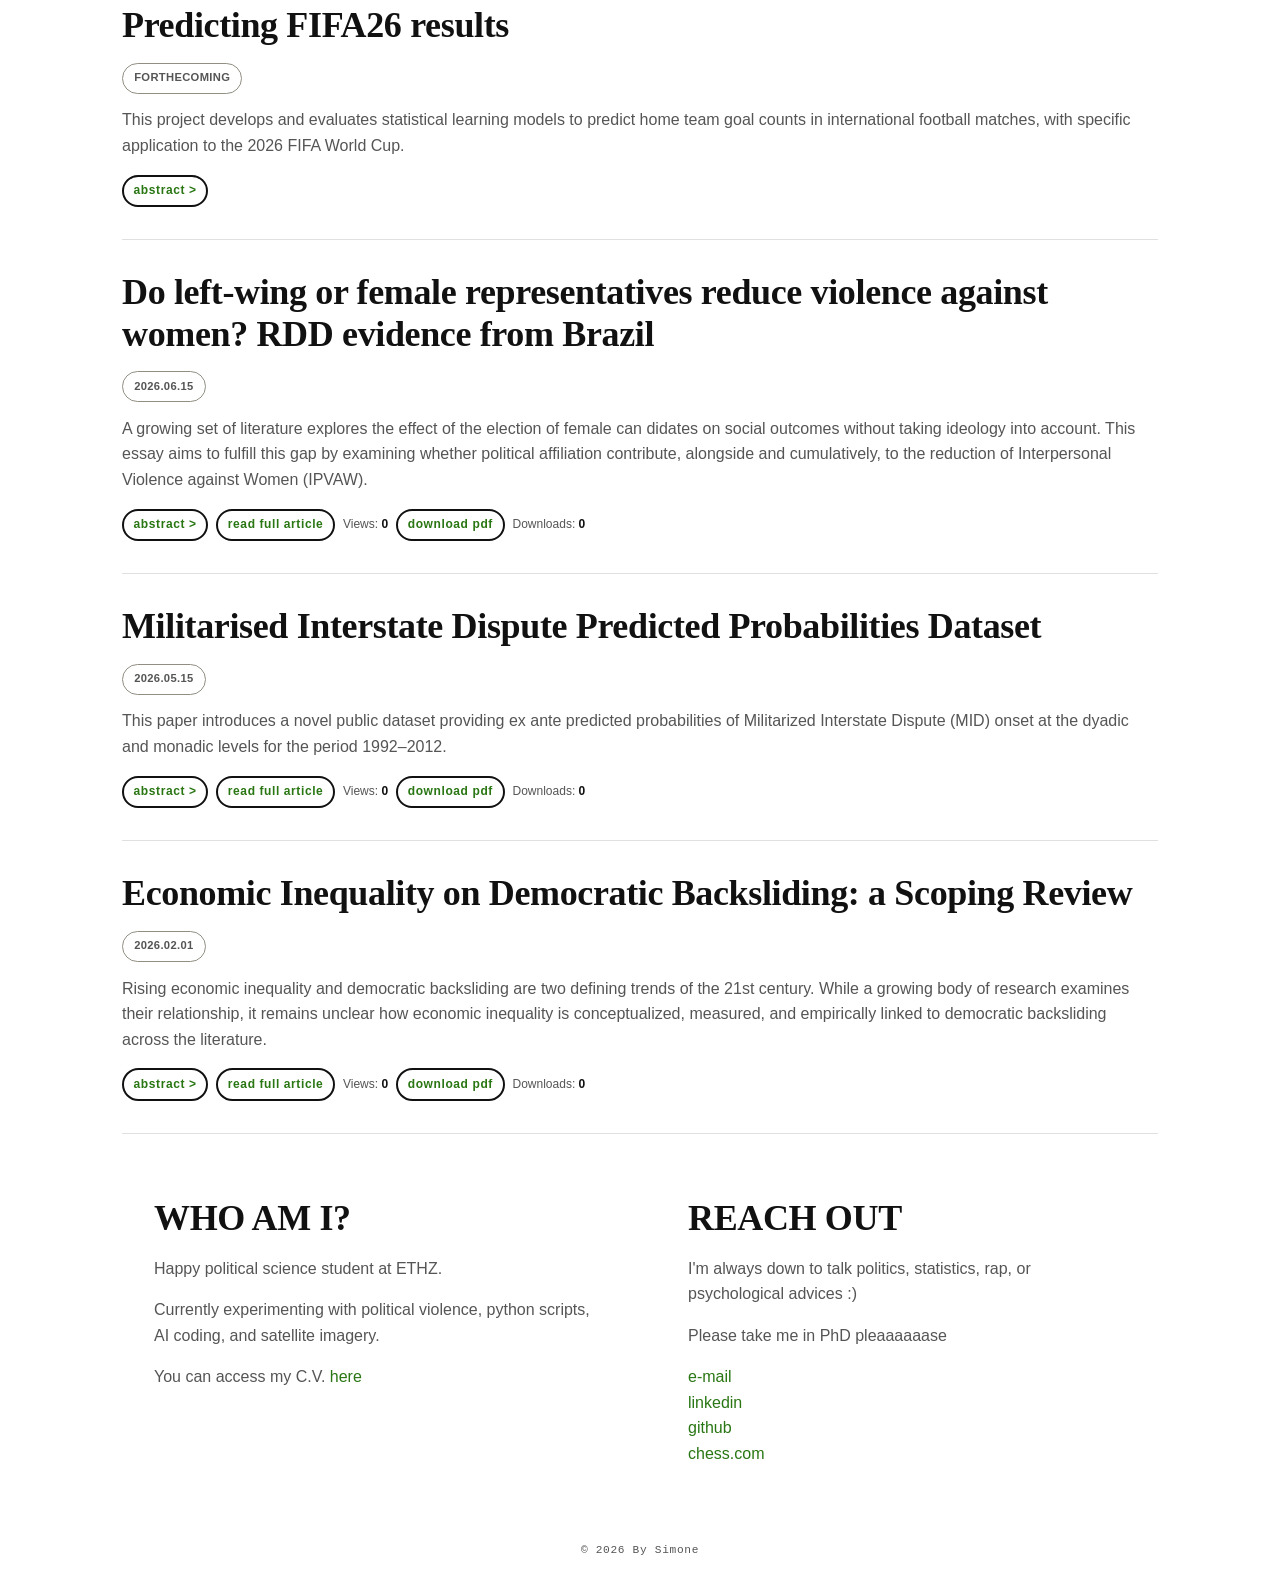
==== commit 17026b56: "update index" ====
--- a/index.html
+++ b/index.html
@@ -8,12 +8,6 @@
     <title>simoooone</title>
 
     <meta name="description" content="Personal site of Simon Labarthe, political science student working on causal inference, quantitative methods and conflict prediction.">
-
-    <link rel="icon" type="image/png" href="media/meta_dinosaure_cool.png">
-    <!-- [CHANGE 2] keep the favicon's original shape: the PNG is 32x23, so browsers squash it
-         into a square. meta_square.svg centres it in a 32x32 box instead.
-         Uncomment the line below (put it AFTER the PNG line: browsers that read SVG use it,
-         Safari falls back to the PNG). Copy it into projects.html and about.html as well.
     <link rel="icon" type="image/svg+xml" href="media/meta_square.svg">
     -->
     <link rel="stylesheet" href="css/style.css">
@@ -116,12 +110,6 @@
               </div>
             </a>
         </div>
-        
-        <!-- [CHANGE 3] NEW PROJECT LIST (no cards, no expand, "abstract >" button to projects.html)
-             To activate: delete the whole old <div class="grid projects-grid"> ... </div> just below,
-             then uncomment this block. Also uncomment [CHANGE 3] in style.css and apply [CHANGE 3] in main.js
-             (otherwise the view/download counters stop counting here).
-             Note: .cyber-btn uses text-transform: lowercase, so it displays "abstract >".
 
         <div class="grid projects-grid">
 
@@ -200,160 +188,7 @@
             </div>
 
         </div>
-        END OF [CHANGE 3] -->
-
-        <div class="grid projects-grid">
-
-            <!--------------------------------------------
-                            6 CREATE.PROJECT
-            ---------------------------------------------->
-            <div class="card" id="create.project">
-                <h2>create.project</h2>
-                
-                <div class="project-meta">
-                    <span class="tag">2026.10.27</span>
-                    <span class="tag">ABSTRACT</span>
-                </div>
-                
-                <div class="project-content">
-                    <p>Setting up an R project properly takes time (especially if you need 8 coffees
-to get started, like I do): folders, git, pinned package versions, a license, and
-eventually a nice paper. Most people skip it and start from scratch for every
-new project. This project is motivated by laziness (an excellent quality): it
-pushes people to find smart solutions to automate this stupid process. Here
-is a cool baby: create.project does it in only one call. create_project()
-builds either a research project (a numbered data pipeline with renv) or an
-R package (the standard layout, with tests), and makes the first git commit.
-<code class="func">create_paper()</code> writes a <code class="latex">LaTeX</code> paper skeleton, for research or for software, that compiles on day one. Every step skips what already exists, so re-running
-is safe. The package is about 300 lines of R on top of usethis, renv and
-gert, and is open source under the MIT license.</p>
-                </div>
-                 
-                <div class="card-actions">
-                    <a id="view-btn-6" class="cyber-btn small" href="media/labarthe_2026_create_project.pdf" target="_BLANK">READ FULL ARTICLE</a>
-                    <span class="counter-label">Views: <strong id="view-counter-6">0</strong></span>
-
-                    <a id="download-btn-6" class="cyber-btn small" href="media/labarthe_2026_create_project.pdf" target="_BLANK" download>DOWNLOAD PDF</a>
-                    <span class="counter-label">Downloads: <strong id="download-counter-6">0</strong></span>
-                </div>
-            </div>
-
-            <!--------------------------------------------
-                            5 MY R PACKAGES
-            ---------------------------------------------->
-            <div class="card" id="myrpackages">
-                <h2>myRpackages</h2>
-                
-                <div class="project-meta">
-                    <span class="tag">2026.10.04</span>
-                    <span class="tag">ABSTRACT</span>
-                </div>
-                
-                <div class="project-content">
-                    <p>This article introduces myRpackages, a curated collection of R functions designed to enhance efficiency in data analysis, automated reporting, and AI-supported text classification. Researchers frequently face repetitive tasks in data preparation and output generation. The package addresses this by offering straightforward functions for creating publication-ready <code class="latex">LaTeX</code>/PDF tables and integrating with AI APIs for content coding. The core functions, <code class="func">create_descriptive_table()</code>, <code class="func">create_frequency_table_2vars()</code>, <code class="func">create_frequency_table_3vars()</code>, and <code class="func">categorise_api()</code>, are presented with practical examples obviously coming from starwars. By automating these common analytical workflows, myRpackages allows researchers to focus on substantive interpretation rather than technical implementation. The package is open-source and available on GitHub. </p>                </div>
-                
-                <div class="card-actions">
-                    <a id="view-btn-5" class="cyber-btn small" href="media/labarthe_2026_myrpackages_draft.pdf" target="_BLANK">READ FULL ARTICLE</a>
-                    <span class="counter-label">Views: <strong id="view-counter-5">0</strong></span>
-
-                    <a id="download-btn-5" class="cyber-btn small" href="media/labarthe_2026_myrpackages_draft.pdf" target="_BLANK" download>DOWNLOAD PDF</a>
-                    <span class="counter-label">Downloads: <strong id="download-counter-5">0</strong></span>
-                </div>
-            </div>
-
-            <!--------------------------------------------
-                            4 FIFA PREDICTOR
-            ---------------------------------------------->
-            <div class="card" id="fifa_predictor">
-                <h2>Predicting FIFA26 results</h2>
-
-                <div class="project-meta">
-                    <span class="tag">FORTHECOMING</span>
-                    <span class="tag">ABSTRACT</span>
-                </div>
-
-                <div class="project-content">
-                    <p>This project develops and evaluates statistical learning models to predict home team goal counts in international football matches, with specific application to the 2026 FIFA World Cup. Using a comprehensive dataset of over 50,000 international matches from 1990 to 2026, I integrate historical performance metrics, Elo ratings, geographical features, and country-level socioeconomic indicators.</p>
-                </div>
-
-            </div>
-
-            <!--------------------------------------------
-                        3 ELECTIONS AND IPVAW 
-            ---------------------------------------------->
-            <div class="card" id="ipvaw_brazil">
-                <h2> Do left-wing or female representatives reduce violence against women? RDD evidence from Brazil </h2>
-                
-                <div class="project-meta">
-                    <span class="tag">2026.06.15</span>
-                    <span class="tag">ABSTRACT</span>
-                </div>
-                
-                <div class="project-content">
-                    <p> A growing set of literature explores the effect of the election of female can didates on social outcomes without taking ideology into account. This essay aims to fulfill this gap by examining whether political affiliation contribute—alongside, and cumulatively—to the reduction of Interpersonal Violence against Women(IPVAW). Combining data from the electionsBR package and DATA SUS/SINAN on brazilian municipalities between 2016 and 2025, the article follow a sharp Regression Discontinuity Design (RDD) to explore whether barely winning elections have an impact on the IPVAW rate. The results reinforce Bochenkova et al. (2023) previous findings : gender matters more, while political orientation has limited effects. </p>
-                </div>
-                
-                <div class="card-actions">
-                    <a id="view-btn-3" class="cyber-btn small" href="media/labarthe_2026_representation_and_violence_against_women_in_brazil.pdf" target="_BLANK">READ FULL ARTICLE</a>
-                    <span class="counter-label">Views: <strong id="view-counter-3">0</strong></span>
-
-                    <a id="download-btn-3" class="cyber-btn small" href="media/labarthe_2026_representation_and_violence_against_women_in_brazil.pdf" target="_BLANK" download>DOWNLOAD PDF</a>
-                    <span class="counter-label">Downloads: <strong id="download-counter-3">0</strong></span>
-                </div>
-            </div>
-
-            <!--------------------------------------------
-                        2 MID PREDICTOR DATASET 
-            ---------------------------------------------->
-            <div class="card" id="mid_predictor">
-                <h2> Militarised Interstate Dispute Predicted Probabilities Dataset </h2>
-
-                <div class="project-meta">
-                    <span class="tag">2026.05.15</span>
-                    <span class="tag">ABSTRACT</span>
-                </div>
-
-                <div class="project-content">
-                    <p>This paper introduces a novel public dataset providing ex ante predicted probabilities of Militarized Interstate Dispute (MID) onset at the dyadic and monadic levels for the period 1992–2012. While existing quantitative research on political violence typically relies on realized conflict outcomes as explanatory variables, theoretical frameworks emphasize the importance of anticipated conflict risk in shaping state behavior regarding arming, alliance formation, and concessions. To address this gap, I estimate four statistical learning classifiers (logistic regression, elastic net, random forest, and gradient boosting) using 91 predictors. The random forest model achieves the strongest discriminative performance on a held-out test set (AUC = 0.994, precision = 0.889), substantially outperforming parametric alternatives. The resulting dataset offers researchers a theoretically grounded measure of latent conflict propensity that can be incorporated into models of militarization, preventive war, nationalist sentiment, and related phenomena.</p>
-                </div>
-
-                <div class="card-actions">
-                    <a id="view-btn-2" class="cyber-btn small" href="media/labarthe_2026_mid_predicted_probabilities_database.pdf" target="_BLANK">READ FULL ARTICLE</a>
-                    <span class="counter-label">Views: <strong id="view-counter-2">0</strong></span>
-
-                    <a id="download-btn-2" class="cyber-btn small" href="media/labarthe_2026_mid_predicted_probabilities_database.pdf" target="_BLANK" download>DOWNLOAD PDF</a>
-                    <span class="counter-label">Downloads: <strong id="download-counter-2">0</strong></span>
-                </div>
-            </div>
-
-            <!--------------------------------------------
-                        1 DEMOCRATIC BACKSLIDE SR 
-            ---------------------------------------------->
-            <div class="card" id=democratic_backslide>
-                <h2>Economic Inequality on Democratic Backsliding: a Scoping Review</h2>
-
-                <div class="project-meta">
-                    <span class="tag">2026.02.01</span>
-                    <span class="tag">ABSTRACT</span>
-                </div>
-
-                <div class="project-content">
-                    <p>Background: Rising economic inequality and democratic backsliding are two defining trends of the 21st century. While a growing body of research examines their relationship, it remains unclear how economic inequality is conceptualized, measured, and empirically linked to democratic backsliding across the literature.</p>
-                    <p>Objectives: This study maps the existing empirical research on the relationship between economic inequality and democratic backsliding published before 2026. 3 research questions are asked : (1) what patterns exist between the publications related to economic inequalities and democratic backsliding; (2) how does the empirical literature conceptualize, measure, and analyze this relationship.</p>
-                    <p>Using a scoping review methodology, the paper identifies dominant theoretical frameworks, data sources, methodological approaches, and reported empirical patterns. Rather than adjudicating causal claims, the review clarifies where scholarly consensus exists, where findings diverge, and where significant research gaps remain.</p>
-                    <p>Methods: The Eligibility Criteria compelled empirical examination of economic, income, or wealth inequality as an explanatory variable of democratic backsliding, using quantitative, qualitative, or mixed-methods approaches. Additionally, the paper needs to be published in English in peer-reviewed journals between 2000 and 2025. The systematic Web of Science and Scopus research produced 552 articles among which I retained 24 journal articles for manual coding. I then used mixed-methods to detect patterns in literature through quantitative methods, before conducting an in-depth analysis.</p>
-                    <p>Results: The 24 selected articles were published between 2012 and 2025 with 50% published after 2022. Most of the articles were conducted in North America (37%), Asia (29%) and Europe (29%). A huge majority was based on an economics (42%) or political sciences (33%) point of view, favourising statistical approaches (92%). Whereas the operationalisation of economic inequalities and democratic backsliding was diverse and acknowledge a causal positive relation between the two, studies often adopted an occidental point of view potentially misleading.</p>
-                </div>
-
-                <div class="card-actions">
-                    <a id="view-btn-1" class="cyber-btn small" href="media/labarthe_2026_economic_inequality_on_democracy.pdf" target="_BLANK">READ FULL ARTICLE</a>
-                    <span class="counter-label">Views: <strong id="view-counter-1">0</strong></span>
-
-                    <a id="download-btn-1" class="cyber-btn small" href="media/labarthe_2026_economic_inequality_on_democracy.pdf" target="_BLANK" download>DOWNLOAD PDF</a>
-                    <span class="counter-label">Downloads: <strong id="download-counter-1">0</strong></span>
-                </div>
-            </div>
-        </div>
+
 
 
 <!----------------------------------------------
--- a/css/style.css
+++ b/css/style.css
@@ -63,12 +63,12 @@
     --duration-expand: 0.6s;                     /* used for max-height + mask fade */
 }
 
-/* [CHANGE 4] SMOOTH, NEVER-ENDING COLOUR CYCLE (replaces the fixed green)
-   Pure CSS, no JS needed. @property makes --hue animatable, so the browser can
-   interpolate it. oklch() keeps the same perceived brightness on every hue, so
+/* @property makes --hue animatable, so the browser can
+   interpolate it. 
+   oklch() keeps the same perceived brightness on every hue, so
    text stays readable whether it is red, blue or yellow at that moment.
    Everything that used the green (active nav, links, "finished" borders) follows.
-   Uncomment the whole block to activate. Speed: change 90s.
+   Uncomment the whole block to activate. Speed: change 90s. */
 
 @property --hue {
     syntax: '<number>';
@@ -91,7 +91,6 @@
 @media (prefers-reduced-motion: reduce) {
     :root { animation: none; }
 }
-*/
 
 /* [CHANGE 4 – fallback] RANDOM COLOUR ON EACH RELOAD (no animation)
    Use this instead of the block above, together with the matching JS in main.js.
@@ -135,9 +134,9 @@
 header h1 {
     font-family: var(--font-random, var(--font-display)); /* override set by JS (random font) */
     font-size: var(--size-random, inherit);               /* override set by JS (random size) */
-    /* [CHANGE 1] uncomment with the new random-font block in main.js */
-    /* font-weight: var(--weight-random, 700); */          /* override set by JS (random weight) */
-    /* overflow-wrap: anywhere; */                         /* keeps very wide fonts (Syncopate, Press Start 2P) inside the screen */
+    /* uncomment with the new random-font block in main.js */
+    font-weight: var(--weight-random, 700);         /* override set by JS (random weight) */
+    overflow-wrap: anywhere;                        /* keeps very wide fonts (Syncopate, Press Start 2P) inside the screen */
 }
 
 h2 {
@@ -276,8 +275,9 @@
     margin-bottom: var(--space-md);
 }
 
-/* [CHANGE 3] HOME PAGE PROJECT LIST: no cards, just the start of each abstract
+/* HOME PAGE PROJECT LIST: no cards, just the start of each abstract
    Uncomment to activate (goes with the new block in index.html).
+*/
 
 .project-entry {
     padding-bottom: var(--space-md);
@@ -304,7 +304,6 @@
     margin-top: 0;
     gap: var(--space-xs);
 }
-*/
 
 /*--- about page grid (two columns) ---*/
 .about-grid {
